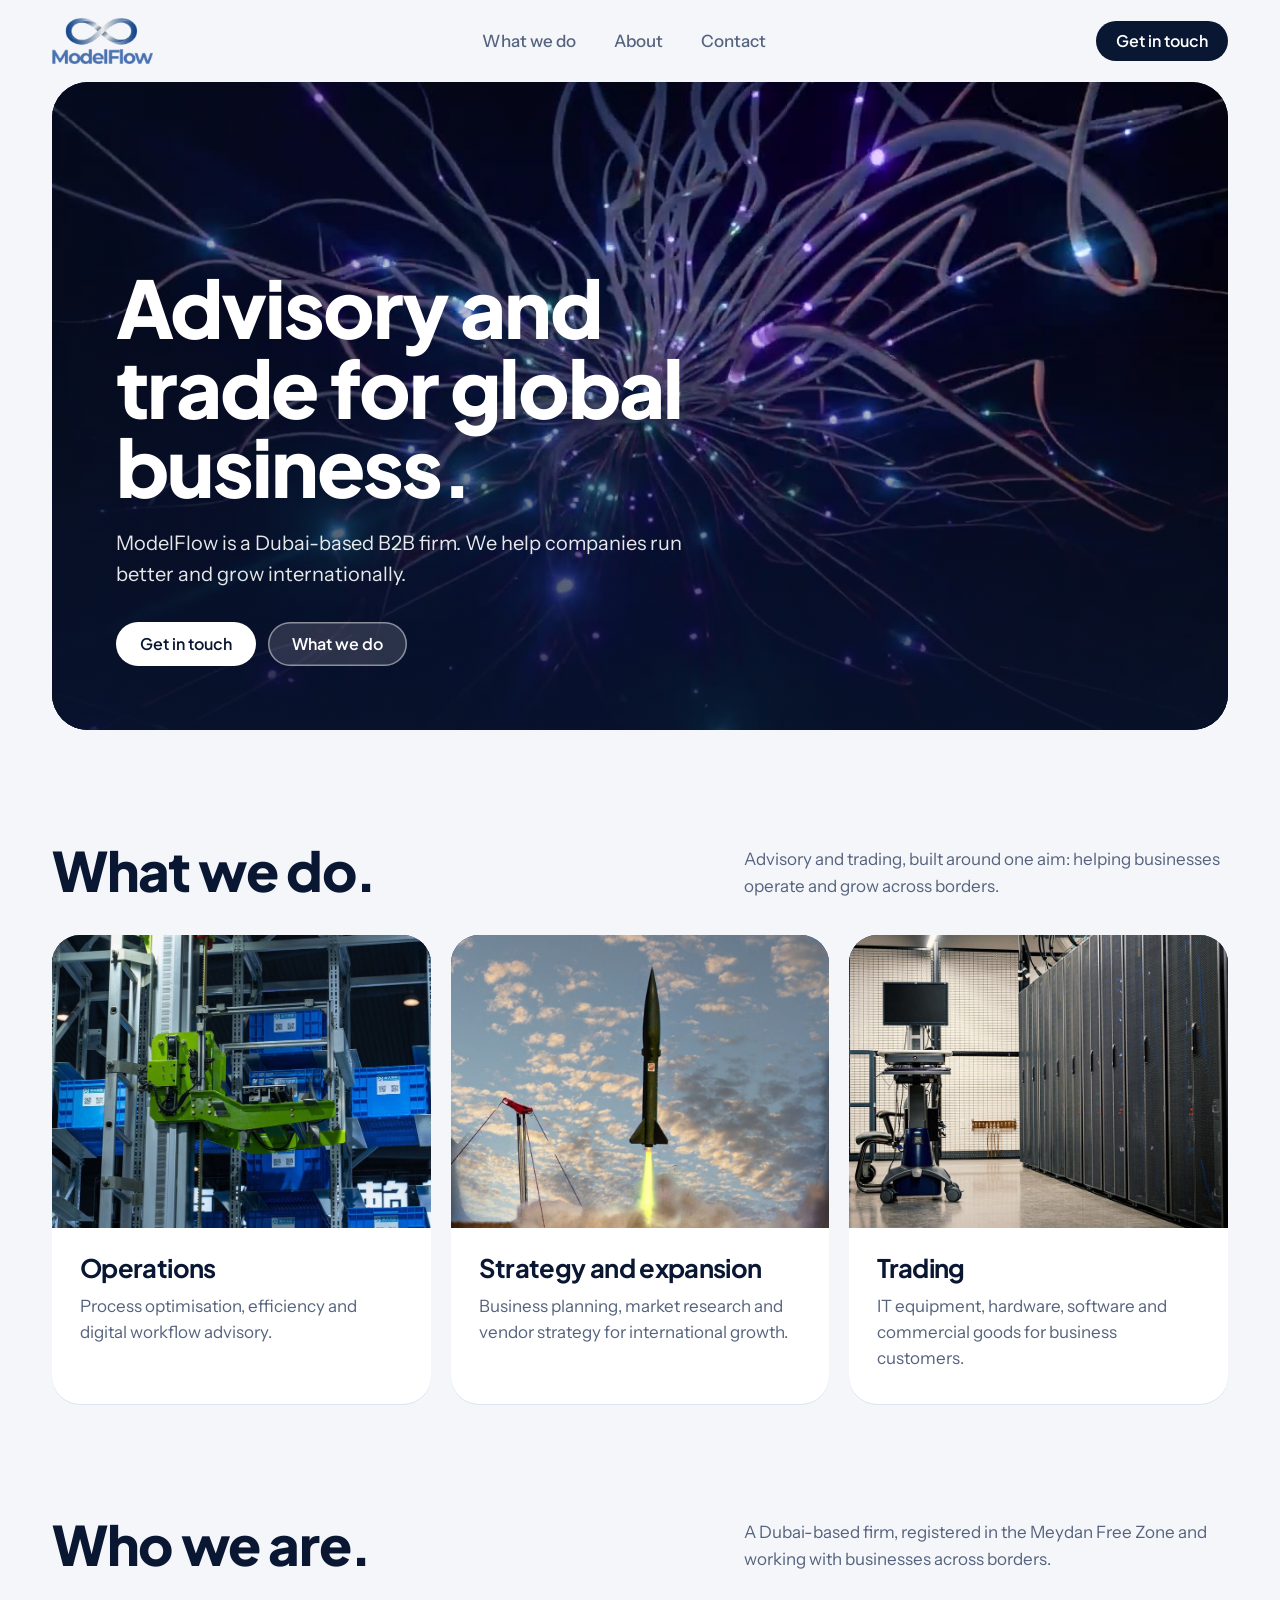
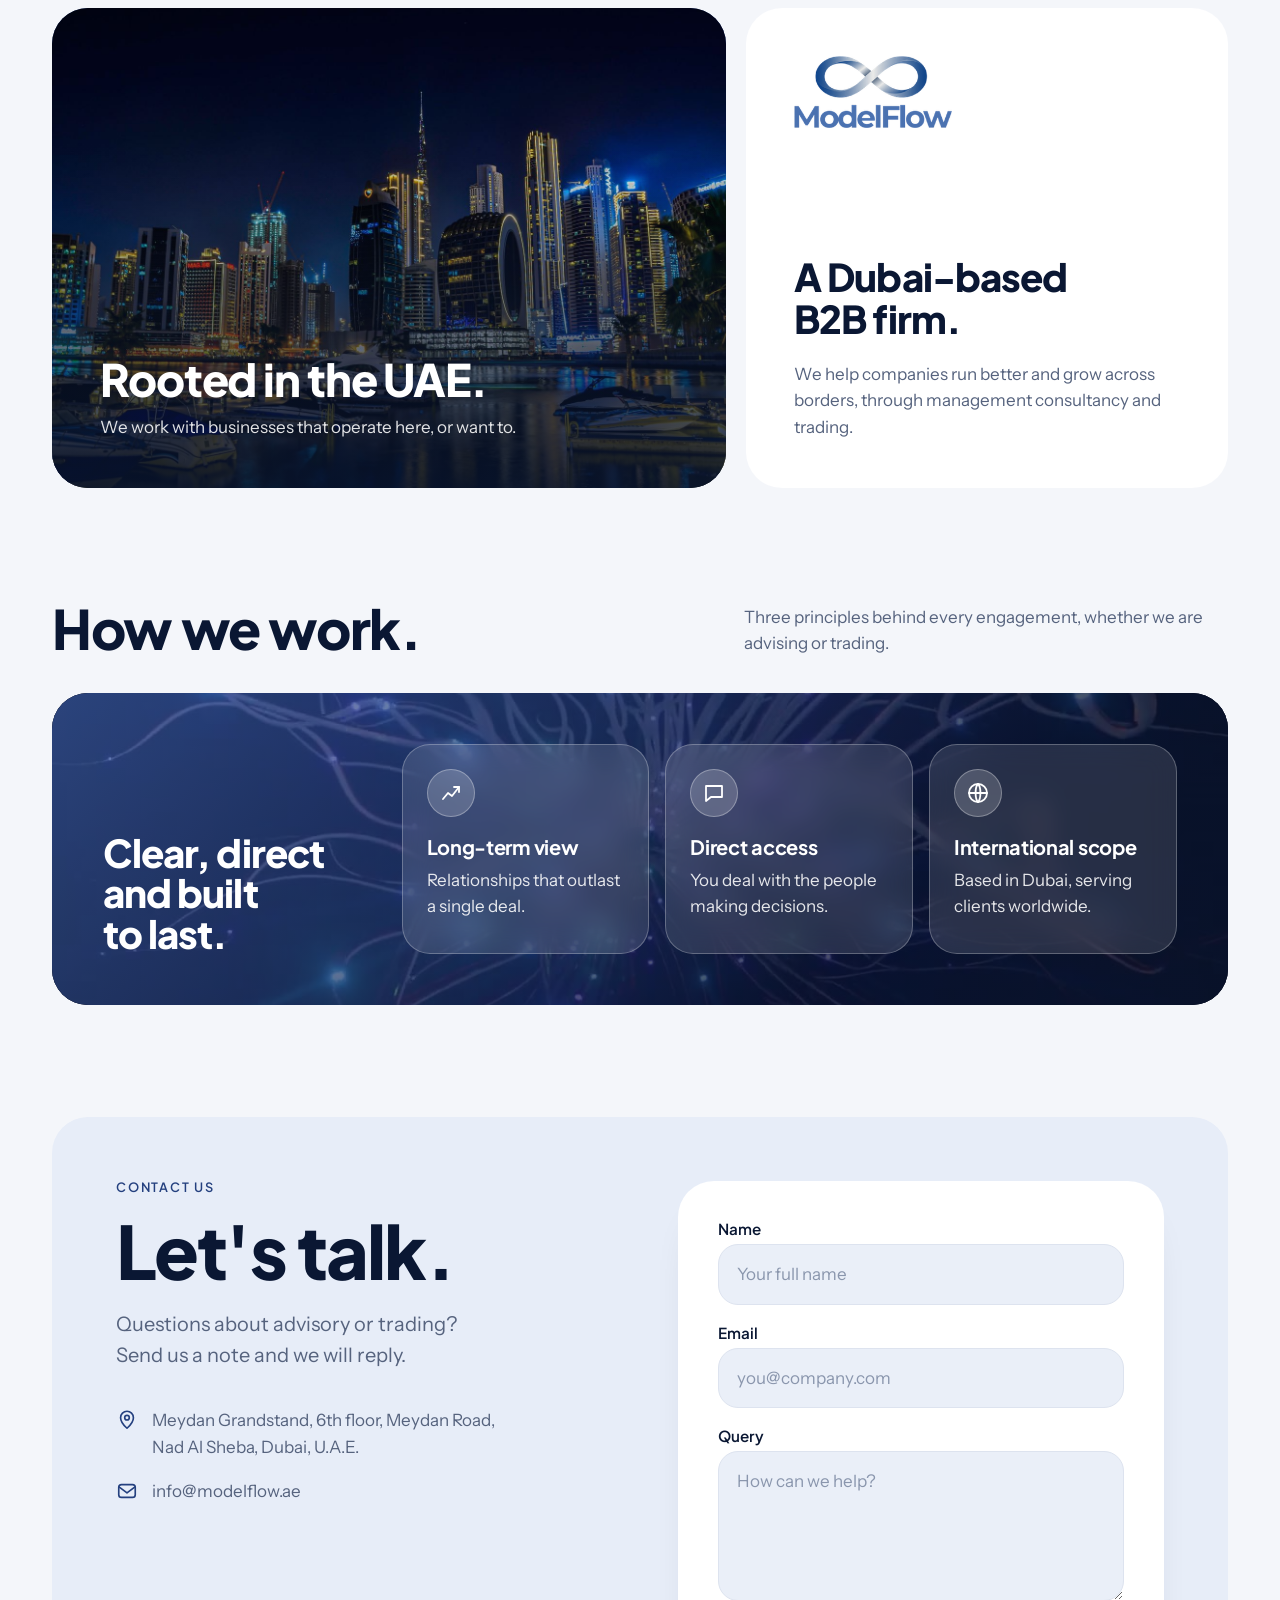
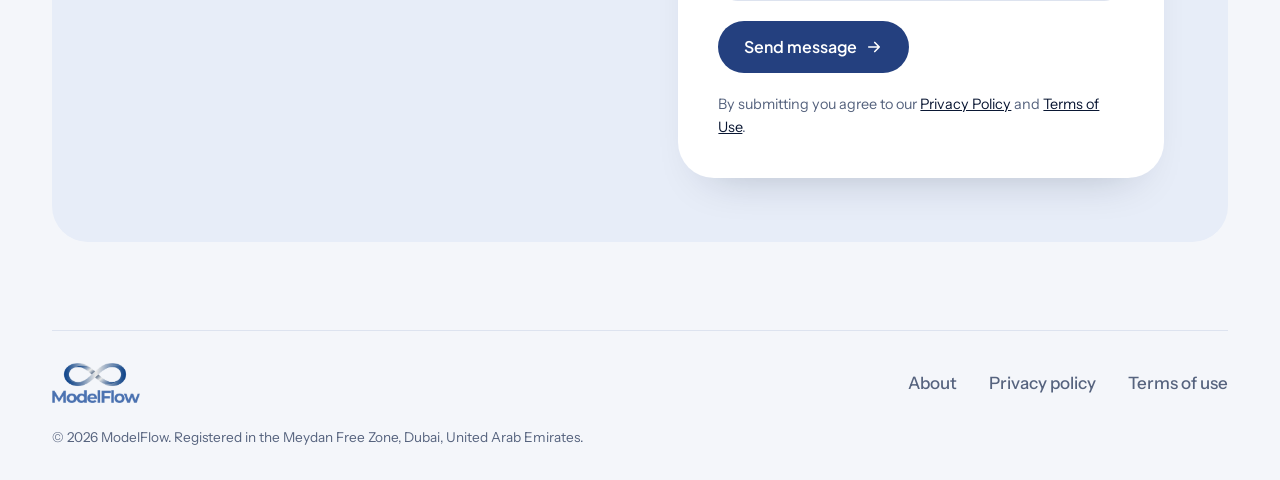
==== index.html @ 07206898 "Add Who we are and How we work section headings in the What we do style Co-Authored-By: Claude Sonne" ====
<!DOCTYPE html>
<html lang="en">
<head>
<meta charset="utf-8">
<meta name="viewport" content="width=device-width, initial-scale=1">
<title>ModelFlow</title>
<meta name="theme-color" content="#F4F6FA">
<meta property="og:title" content="ModelFlow">
<meta property="og:description" content="Dubai-based B2B advisory and general trading, registered in the Meydan Free Zone.">
<meta property="og:image" content="assets/hero-poster.jpg">
<link rel="icon" type="image/png" href="assets/favicon.png">
<meta name="description" content="ModelFlow is a Dubai-based B2B firm offering operational advisory and general trading to businesses worldwide.">
<link rel="preconnect" href="https://fonts.googleapis.com">
<link rel="preconnect" href="https://fonts.gstatic.com" crossorigin>
<link href="https://fonts.googleapis.com/css2?family=Instrument+Sans:wght@400;500;600&family=Plus+Jakarta+Sans:wght@500;600;700;800&display=swap" rel="stylesheet">
<link rel="stylesheet" href="styles.css">
</head>
<body>
<div class="wrap">
  <header class="nav">
    <a href="#top" aria-label="ModelFlow home"><img src="assets/logo.png" alt="ModelFlow"></a>
    <nav aria-label="Primary"><ul>
      <li><a href="#what">What we do</a></li>
      <li><a href="#presence">About</a></li>
      <li><a href="#contact">Contact</a></li>
    </ul></nav>
    <a class="btn btn-ink nav-cta" href="#contact">Get in touch</a>
    <button class="menu-btn" id="menuBtn" type="button" aria-expanded="false" aria-controls="mobileMenu" aria-label="Open menu"><span class="bars"></span></button>
    <div class="mobile-menu" id="mobileMenu" hidden>
      <a href="#what">What we do</a>
      <a href="#presence">About</a>
      <a href="#contact">Contact</a>
      <a class="btn" href="#contact">Get in touch</a>
    </div>
  </header>

  <main id="top">
    <div class="hero ph">
      <video id="heroVideo" autoplay muted loop playsinline preload="auto" poster="assets/hero-poster.jpg" aria-hidden="true"><source src="assets/hero.mp4" type="video/mp4"></video>
      <div class="hero-copy">
        <h1>Advisory and trade for global business.</h1>
        <p>ModelFlow is a Dubai-based B2B firm. We help companies run better and grow internationally.</p>
        <div class="cta-row">
          <a class="btn btn-white" href="#contact">Get in touch</a>
          <a class="btn btn-ghost" href="#what">What we do</a>
        </div>
      </div>
    </div>

    <section id="what">
      <div class="head">
        <h2>What we do.</h2>
        <p>Advisory and trading, built around one aim: helping businesses operate and grow across borders.</p>
      </div>
      <div class="grid3">
        <article class="card">
          <div class="ph"><img src="assets/card-operations.jpg" alt="Automated warehouse retrieval system moving storage bins" style="object-position:50% 55%"></div>
          <div class="body">
            <h3>Operations</h3>
            <p>Process optimisation, efficiency and digital workflow advisory.</p>
          </div>
        </article>
        <article class="card">
          <div class="ph"><img src="assets/card-strategy.jpg" alt="Rocket launching into a blue sky" style="object-position:50% 52%"></div>
          <div class="body">
            <h3>Strategy and expansion</h3>
            <p>Business planning, market research and vendor strategy for international growth.</p>
          </div>
        </article>
        <article class="card">
          <div class="ph"><img src="assets/card-trading.jpg" alt="Rows of server racks in a data centre aisle" style="object-position:55% 50%"></div>
          <div class="body">
            <h3>Trading</h3>
            <p>IT equipment, hardware, software and commercial goods for business customers.</p>
          </div>
        </article>
      </div>
    </section>

    <section id="presence">
      <div class="head">
        <h2>Who we are.</h2>
        <p>A Dubai-based firm, registered in the Meydan Free Zone and working with businesses across borders.</p>
      </div>
      <div class="about">
        <div class="about-photo ph">
          <img src="assets/about-dubai.jpg" alt="Dubai skyline and marina at night" style="object-position:55% 40%">
          <div class="in">
            <h2>Rooted in the UAE.</h2>
            <p>We work with businesses that operate here, or want to.</p>
          </div>
        </div>
        <div class="who">
          <img src="assets/logo.png" alt="ModelFlow">
          <h3>A Dubai-based B2B firm.</h3>
          <p>We help companies run better and grow across borders, through management consultancy and trading.</p>
        </div>
      </div>
    </section>

    <section id="how">
      <div class="head">
        <h2>How we work.</h2>
        <p>Three principles behind every engagement, whether we are advising or trading.</p>
      </div>
      <div class="how">
          <img class="how-bg" src="assets/hero-poster.jpg" alt="">
          <div>
            <h3>Clear, direct and built to last.</h3>
          </div>
          <div class="items">
            <div class="item"><span class="icon"><svg viewBox="0 0 24 24" fill="none" stroke="currentColor" stroke-width="1.8" stroke-linecap="round" stroke-linejoin="round" aria-hidden="true"><path d="M4 18l5-6 4 3 7-9"/><path d="M15 6h5v5"/></svg></span><h4>Long-term view</h4><p>Relationships that outlast a single deal.</p></div>
            <div class="item"><span class="icon"><svg viewBox="0 0 24 24" fill="none" stroke="currentColor" stroke-width="1.8" stroke-linecap="round" stroke-linejoin="round" aria-hidden="true"><path d="M4 5h16v11H9l-5 4V5Z"/></svg></span><h4>Direct access</h4><p>You deal with the people making decisions.</p></div>
            <div class="item"><span class="icon"><svg viewBox="0 0 24 24" fill="none" stroke="currentColor" stroke-width="1.8" stroke-linecap="round" stroke-linejoin="round" aria-hidden="true"><circle cx="12" cy="12" r="9"/><path d="M3 12h18"/><path d="M12 3c3.2 3 3.2 15 0 18"/><path d="M12 3c-3.2 3-3.2 15 0 18"/></svg></span><h4>International scope</h4><p>Based in Dubai, serving clients worldwide.</p></div>
          </div>
      </div>
    </section>

    <section id="contact">
      <div class="contact">
        <div>
          <p class="eyebrow">Contact us</p>
          <h2>Let's talk.</h2>
          <p class="lead">Questions about advisory or trading? Send us a note and we will reply.</p>
          <ul class="details">
            <li>
              <svg viewBox="0 0 24 24" fill="none" stroke="currentColor" stroke-width="1.8" stroke-linecap="round" stroke-linejoin="round" aria-hidden="true"><path d="M12 21s7-6.2 7-11.5A7 7 0 0 0 5 9.5C5 14.8 12 21 12 21Z"/><circle cx="12" cy="9.5" r="2.5"/></svg>
              <span>Meydan Grandstand, 6th floor, Meydan Road,<br>Nad Al Sheba, Dubai, U.A.E.</span>
            </li>
            <li>
              <svg viewBox="0 0 24 24" fill="none" stroke="currentColor" stroke-width="1.8" stroke-linecap="round" stroke-linejoin="round" aria-hidden="true"><rect x="3" y="5" width="18" height="14" rx="3"/><path d="m4 8 8 6 8-6"/></svg>
              <a href="mailto:info@modelflow.ae">info@modelflow.ae</a>
            </li>
          </ul>
        </div>
        <form class="form" id="contactForm" novalidate>
          <div class="field"><label for="cf-name">Name</label><input id="cf-name" name="name" type="text" placeholder="Your full name" autocomplete="name" required></div>
          <div class="field"><label for="cf-email">Email</label><input id="cf-email" name="email" type="email" placeholder="you@company.com" autocomplete="email" required></div>
          <div class="field"><label for="cf-query">Query</label><textarea id="cf-query" name="query" placeholder="How can we help?" required></textarea></div>
          <button class="btn" type="submit">Send message <svg viewBox="0 0 24 24" fill="none" stroke="currentColor" stroke-width="2.2" stroke-linecap="round" stroke-linejoin="round" aria-hidden="true"><path d="M5 12h14M13 6l6 6-6 6"/></svg></button>
          <p class="status" id="cfStatus" role="status" aria-live="polite"></p>
          <p class="note">By submitting you agree to our <a href="#privacy">Privacy Policy</a> and <a href="#terms">Terms of Use</a>.</p>
        </form>
      </div>
    </section>
  </main>

  <div id="docs" hidden>
    <article class="doc" data-doc="privacy" hidden>
      <a class="back" href="#top">&larr; Back to home</a>
      <h1>Privacy Policy</h1>
      <p class="updated">Last updated 2 November 2026</p>
      <p>This policy explains how ModelFlow collects, uses and protects personal data when you use this website or contact us.</p>

      <h2>Who we are</h2>
      <p>ModelFlow is a company registered in the Meydan Free Zone, Dubai, United Arab Emirates. Our office is at Meydan Grandstand, 6th floor, Meydan Road, Nad Al Sheba, Dubai, U.A.E. You can reach us at <a href="mailto:info@modelflow.ae">info@modelflow.ae</a>.</p>

      <h2>What we collect</h2>
      <ul>
        <li>Details you send us through the contact form or by email: your name, email address and message.</li>
        <li>Basic technical data your browser sends when you load the site, such as IP address and browser type. Our hosting provider may log this.</li>
      </ul>

      <h2>How we use it</h2>
      <ul>
        <li>To reply to your enquiry and manage the business relationship that follows.</li>
        <li>To keep the website secure and working.</li>
        <li>To meet our legal and regulatory obligations.</li>
      </ul>
      <p>We process personal data with your consent, where it is needed to respond to you, or where the law requires it.</p>

      <h2>Sharing</h2>
      <p>We do not sell personal data. We share it only with service providers who help us run the website and our email, and with authorities where the law requires. Providers act on our instructions.</p>

      <h2>Cookies and third parties</h2>
      <p>We do not use advertising or analytics cookies on this site. The site loads fonts from Google Fonts, so your browser connects to Google servers when you visit.</p>

      <h2>Retention</h2>
      <p>We keep enquiry details for as long as we need them to handle your request and meet record-keeping duties. We then delete or anonymise them.</p>

      <h2>International transfers</h2>
      <p>Our providers may process data outside the UAE. Where they do, we take reasonable steps to protect it.</p>

      <h2>Your rights</h2>
      <p>Under applicable UAE data protection law, you can ask us to give you access to your data, correct it, delete it, restrict its use, or stop processing it. You can also withdraw consent at any time. Email <a href="mailto:info@modelflow.ae">info@modelflow.ae</a> to make a request.</p>

      <h2>Security</h2>
      <p>We use reasonable technical and organisational measures to protect personal data. No online service is completely secure.</p>

      <h2>Changes</h2>
      <p>We may update this policy. The date at the top shows the latest version.</p>
    </article>

    <article class="doc" data-doc="terms" hidden>
      <a class="back" href="#top">&larr; Back to home</a>
      <h1>Terms of Use</h1>
      <p class="updated">Last updated 2 November 2026</p>
      <p>These terms apply to your use of the ModelFlow website. By using the site you agree to them.</p>

      <h2>About this site</h2>
      <p>The site gives general information about ModelFlow and its services. It is not an offer, a solicitation or professional advice. Using the site or sending us an enquiry does not create a client relationship.</p>

      <h2>Acceptable use</h2>
      <p>You agree to use the site lawfully. You must not try to gain unauthorised access, disrupt the site, scrape it at scale, or use it to send harmful or misleading content.</p>

      <h2>Intellectual property</h2>
      <p>The site's content, design, logo and name belong to ModelFlow or its licensors. You may view the site and share its pages by link. You may not copy, modify or reuse its content without our written permission.</p>

      <h2>Third-party links and content</h2>
      <p>The site may link to or load content from third parties. We do not control them and are not responsible for them.</p>

      <h2>Accuracy and availability</h2>
      <p>We work to keep the information accurate, but we give no warranty that it is complete or current. We provide the site as is, and may change, suspend or remove it at any time.</p>

      <h2>Limitation of liability</h2>
      <p>To the extent the law allows, ModelFlow is not liable for any loss arising from your use of, or reliance on, the site.</p>

      <h2>Governing law</h2>
      <p>These terms are governed by the laws of the United Arab Emirates as applied in the Emirate of Dubai. The courts of Dubai have jurisdiction over any dispute.</p>

      <h2>Changes</h2>
      <p>We may update these terms. The date at the top shows the latest version. Continued use of the site means you accept the update.</p>

      <h2>Contact</h2>
      <p>Questions about these terms: <a href="mailto:info@modelflow.ae">info@modelflow.ae</a>.</p>
    </article>
  </div>

  <footer>
    <div class="foot" id="foot">
      <div class="foot-top">
        <a href="#top" aria-label="ModelFlow home"><img src="assets/logo.png" alt="ModelFlow"></a>
        <button class="menu-btn" id="footMenuBtn" type="button" aria-expanded="false" aria-controls="footLinks" aria-label="Open footer menu"><span class="bars"></span></button>
        <ul class="foot-links" id="footLinks">
          <li><a href="#what">About</a></li>
          <li><a href="#privacy">Privacy policy</a></li>
          <li><a href="#terms">Terms of use</a></li>
        </ul>
      </div>
      <div class="foot-bottom">
        <p>&copy; 2026 ModelFlow. Registered in the Meydan Free Zone, Dubai, United Arab Emirates.</p>
      </div>
    </div>
  </footer>
</div>
<script src="script.js"></script>
</body>
</html>
---- styles.css ----
/* Layout idea: calm light page, one oversized photo hero, then rounded cards of varying width, each led by an image. */
:root{
  --ink:#0A1733;
  --blue:#3E62B0;
  --blue-deep:#24407F;
  --mist:#E7EDF8;
  --paper:#F4F6FA;
  --card:#FFFFFF;
  --muted:#56637E;
  --line:#DDE3EF;
  --display:"Plus Jakarta Sans","Helvetica Neue",Arial,sans-serif;
  --body:"Instrument Sans","Helvetica Neue",Arial,sans-serif;
  --gutter:clamp(16px,3vw,32px);
  --r-xl:36px;
  --r-lg:28px;
  --r-md:20px;
  color-scheme:light;
}
*{box-sizing:border-box;margin:0}
html{scroll-behavior:smooth}
body{background:var(--paper);color:var(--ink);font-family:var(--body);font-size:1.0625rem;line-height:1.55;-webkit-font-smoothing:antialiased}
img,svg{display:block;max-width:100%}
a{color:inherit}
:focus-visible{outline:3px solid var(--blue);outline-offset:3px;border-radius:12px}
.wrap{max-width:1240px;margin:0 auto;padding:0 var(--gutter)}
h1,h2,h3{font-family:var(--display);letter-spacing:-0.025em;text-wrap:balance}

/* nav */
.nav{display:flex;align-items:center;justify-content:space-between;gap:16px;padding:18px 0}
.nav img{height:46px;width:auto}
.nav ul{display:flex;gap:6px;list-style:none;padding:0}
.nav ul a{display:block;padding:10px 16px;border-radius:999px;text-decoration:none;font-weight:500;color:var(--muted);transition:background .2s,color .2s}
.nav ul a:hover{background:var(--mist);color:var(--ink)}
.btn{display:inline-flex;align-items:center;justify-content:center;gap:8px;padding:14px 24px;border-radius:999px;border:0;font:600 1rem/1 var(--display);text-decoration:none;cursor:pointer;transition:transform .2s,background .2s}
.btn:hover{transform:translateY(-2px)}
.btn-ink{background:var(--ink);color:#fff}
.btn-white{background:#fff;color:var(--ink)}
.btn-ghost{background:rgba(255,255,255,.14);color:#fff;box-shadow:inset 0 0 0 1.5px rgba(255,255,255,.45)}
.nav .btn{padding:12px 20px}

/* image surfaces */
.ph{position:relative;overflow:hidden;background:var(--blue-deep)}
.ph>svg,.ph>img,.ph>video{position:absolute;inset:0;width:100%;height:100%;object-fit:cover;transition:transform .8s cubic-bezier(.2,.7,.2,1)}

/* hero */
.hero{background:#08142E;position:relative;border-radius:var(--r-xl);min-height:clamp(560px,72vh,700px);display:flex;align-items:flex-end;color:#fff}
.hero::after{content:"";position:absolute;inset:0;background:linear-gradient(to top,rgba(8,20,46,.82) 0%,rgba(8,20,46,.45) 38%,rgba(8,20,46,0) 68%),linear-gradient(to right,rgba(8,20,46,.45),rgba(8,20,46,0) 60%)}
.hero-copy{position:relative;z-index:2;padding:clamp(24px,5vw,64px);max-width:820px}
.hero h1{font-size:clamp(2.5rem,6.2vw,5rem);line-height:1;font-weight:800;margin-bottom:22px}
.hero p{font-size:clamp(1.05rem,1.6vw,1.25rem);max-width:46ch;color:rgba(255,255,255,.9);margin-bottom:32px}
.cta-row{display:flex;flex-wrap:wrap;gap:12px}

/* sections */
section{padding-top:clamp(64px,9vw,112px)}
.head{display:grid;grid-template-columns:1.1fr .9fr;gap:24px 64px;align-items:end;margin-bottom:36px}
.head h2{font-size:clamp(2rem,4.4vw,3.4rem);line-height:1.04;font-weight:800}
.head p{color:var(--muted);max-width:44ch;justify-self:end}

.grid3{display:grid;grid-template-columns:repeat(3,1fr);gap:20px}
.card{background:var(--card);border-radius:var(--r-lg);overflow:hidden;display:flex;flex-direction:column;transition:transform .3s,box-shadow .3s;box-shadow:0 1px 0 var(--line)}
.card:hover{transform:translateY(-6px);box-shadow:0 22px 44px -24px rgba(10,23,51,.35)}
.card:hover .ph>svg{transform:scale(1.05)}
.card .ph{aspect-ratio:4/3.1}
.card .body{padding:26px 28px 32px}
.card h3{font-size:1.6rem;font-weight:700;line-height:1.1;margin-bottom:10px}
.card p{color:var(--muted)}

/* about */
.about{display:grid;grid-template-columns:7fr 5fr;gap:20px}
.about-photo{border-radius:var(--r-xl);min-height:480px;display:flex;align-items:flex-end;color:#fff}
.about-photo::after{content:"";position:absolute;inset:0;background:linear-gradient(to top,rgba(8,20,46,.88),rgba(8,20,46,.45) 42%,rgba(8,20,46,0) 72%)}
.about-photo .in{position:relative;z-index:2;padding:clamp(24px,4vw,48px);max-width:560px}
.about-photo h2{font-size:clamp(1.9rem,3.6vw,2.8rem);line-height:1.05;font-weight:800;margin-bottom:12px}
.about-photo p{color:rgba(255,255,255,.88)}
.who{background:var(--card);border-radius:var(--r-xl);padding:clamp(28px,4vw,48px);display:flex;flex-direction:column;gap:22px}
.who img{height:72px;width:auto;align-self:flex-start;margin-bottom:auto}
.who .eyebrow{margin-bottom:0}
.who h3{font-size:clamp(1.8rem,3vw,2.4rem);line-height:1.08;font-weight:800}
.who p{color:var(--muted);max-width:42ch}
.how{grid-column:1/-1;position:relative;overflow:hidden;isolation:isolate;color:#fff;border-radius:var(--r-xl);padding:clamp(28px,4vw,56px);background:#0A1733;display:grid;grid-template-columns:1fr 3fr;gap:32px 40px;align-items:end}
.how-bg{position:absolute;inset:0;width:100%;height:100%;object-fit:cover;z-index:-2}
.how::before{content:"";position:absolute;inset:0;z-index:-1;background:linear-gradient(135deg,rgba(62,98,176,.68) 0%,rgba(10,23,51,.74) 70%)}
.how .eyebrow{color:rgba(255,255,255,.78)}
.how h3{font-size:clamp(1.8rem,3vw,2.4rem);line-height:1.05;font-weight:800}
.how .items{display:grid;grid-template-columns:repeat(3,1fr);gap:16px}
.how .item{background:rgba(255,255,255,.12);border:1px solid rgba(255,255,255,.26);border-radius:var(--r-lg);padding:24px;backdrop-filter:blur(14px);-webkit-backdrop-filter:blur(14px);display:flex;flex-direction:column;gap:18px;min-height:210px;transition:transform .3s,background .3s}
.how .item:hover{transform:translateY(-4px);background:rgba(255,255,255,.18)}
.how .icon{width:48px;height:48px;border-radius:50%;background:rgba(255,255,255,.18);display:grid;place-items:center;box-shadow:inset 0 0 0 1px rgba(255,255,255,.3)}
.how .icon svg{width:24px;height:24px}
.how .item h4{font:700 1.25rem/1.2 var(--display);letter-spacing:-0.015em;margin:0 0 -10px}
.how .item p{color:rgba(255,255,255,.88)}

/* contact */
.contact{display:grid;grid-template-columns:1fr 1fr;gap:40px clamp(32px,6vw,96px);align-items:start;background:var(--mist);border-radius:var(--r-xl);padding:clamp(24px,5vw,64px)}
.eyebrow{font:600 .8rem/1 var(--display);letter-spacing:.14em;text-transform:uppercase;color:var(--blue-deep);margin-bottom:20px}
.contact h2{font-size:clamp(2.6rem,6vw,4.6rem);line-height:1;font-weight:800;margin-bottom:22px}
.contact .lead{font-size:1.25rem;color:var(--muted);max-width:30ch;margin-bottom:36px}
.details{list-style:none;padding:0;display:grid;gap:18px;color:var(--muted)}
.details li{display:flex;gap:14px;align-items:flex-start}
.details svg{flex:none;width:22px;height:22px;margin-top:2px;color:var(--blue-deep)}
.details a{text-decoration:none}
.details a:hover{text-decoration:underline}
.form{background:var(--card);border-radius:var(--r-xl);padding:clamp(24px,4vw,40px);box-shadow:0 24px 48px -32px rgba(10,23,51,.3);display:grid;gap:20px}
.field{display:grid;gap:8px}
.field label{font:600 .95rem/1 var(--display)}
.field input,.field textarea{width:100%;font:inherit;color:var(--ink);background:#EAEFF8;border:1px solid var(--line);border-radius:var(--r-md);padding:16px 18px}
.field textarea{min-height:150px;resize:vertical}
.field input::placeholder,.field textarea::placeholder{color:#8A96AD}
.field input:focus-visible,.field textarea:focus-visible{outline:3px solid var(--blue);outline-offset:2px;background:#fff}
.form .btn{justify-self:start;background:var(--blue-deep);color:#fff;padding:17px 26px}
.form .btn svg{width:18px;height:18px}
.note{font-size:.9rem;color:var(--muted)}
.note a{color:var(--ink)}
.status{font-size:.95rem;font-weight:500;color:var(--blue-deep)}
.status:empty{display:none}


/* mobile menu */
.nav{position:relative}
.menu-btn{display:none;width:46px;height:46px;border-radius:50%;border:0;background:var(--mist);cursor:pointer;place-items:center;flex:none}
.bars,.bars::before,.bars::after{display:block;width:20px;height:2px;background:var(--ink);border-radius:2px;transition:transform .2s,top .2s,background .2s}
.bars{position:relative}
.bars::before,.bars::after{content:"";position:absolute;left:0}
.bars::before{top:-6px}
.bars::after{top:6px}
.menu-btn[aria-expanded="true"] .bars{background:transparent}
.menu-btn[aria-expanded="true"] .bars::before{top:0;transform:rotate(45deg)}
.menu-btn[aria-expanded="true"] .bars::after{top:0;transform:rotate(-45deg)}
.mobile-menu{display:none}

/* legal pages */
.doc{max-width:820px;margin:clamp(24px,4vw,48px) auto 0;background:var(--card);border-radius:var(--r-xl);padding:clamp(24px,5vw,56px)}
.doc[hidden],#docs[hidden],main[hidden]{display:none}
.doc .back{display:inline-flex;gap:8px;align-items:center;font:600 .95rem/1 var(--display);text-decoration:none;color:var(--blue-deep);margin-bottom:28px}
.doc .back:hover{text-decoration:underline}
.doc h1{font-size:clamp(2rem,5vw,3rem);line-height:1.05;font-weight:800;margin-bottom:8px}
.doc .updated{color:var(--muted);margin-bottom:32px}
.doc h2{font-size:1.25rem;font-weight:700;margin:32px 0 8px;letter-spacing:-0.015em}
.doc p,.doc li{color:#2C3956;max-width:68ch}
.doc p+p{margin-top:10px}
.doc ul{padding-left:20px;display:grid;gap:6px;margin-top:8px}
.doc a{color:var(--blue-deep)}

/* footer */
footer{padding:clamp(48px,7vw,88px) 0 32px}
.foot{border-top:1px solid var(--line);padding-top:32px;display:grid;gap:24px}
.foot-top{display:flex;flex-wrap:wrap;align-items:center;justify-content:space-between;gap:16px 32px}
.foot-top img{height:40px;width:auto}
.foot-links{display:flex;gap:32px;list-style:none;padding:0}
.foot-links a{text-decoration:none;font-weight:500;color:var(--muted);transition:color .2s}
.foot-links a:hover{color:var(--ink)}
.foot-bottom{color:var(--muted);font-size:.85rem;display:grid;gap:4px}
.foot-bottom p{max-width:90ch}

@media (max-width:900px){
  .nav ul,.nav .nav-cta{display:none}
  .menu-btn{display:grid}
  .mobile-menu:not([hidden]){display:grid;position:absolute;top:calc(100% + 4px);left:0;right:0;z-index:30;gap:4px;background:var(--card);border-radius:var(--r-lg);padding:10px;box-shadow:0 24px 48px -20px rgba(10,23,51,.35)}
  .mobile-menu a:not(.btn){display:block;padding:16px 18px;border-radius:var(--r-md);text-decoration:none;font:600 1.1rem/1 var(--display)}
  .mobile-menu a:not(.btn):hover{background:var(--mist)}
  .mobile-menu .btn{margin-top:6px;background:var(--ink);color:#fff}
  .head{grid-template-columns:1fr}
  .head p{justify-self:start}
  .grid3,.values{grid-template-columns:1fr}
  .about{grid-template-columns:1fr}
  .how{grid-template-columns:1fr;gap:24px}
  .how .items{grid-template-columns:1fr}
  .how .item{min-height:0;flex-direction:row;flex-wrap:wrap;align-items:center;gap:14px 16px}
  .how .item h4{margin:0;flex:1}
  .how .item p{flex-basis:100%}
  .who img{margin-bottom:0}
  .contact{grid-template-columns:1fr}
  .foot-links{display:none;width:100%;flex-direction:column;gap:0}
  .foot.open .foot-links{display:flex}
  .foot-links a{display:block;padding:16px 0;border-top:1px solid var(--line);font:600 1.05rem/1 var(--display);color:var(--ink)}
  .card .ph{aspect-ratio:16/10}
}
@media (max-width:560px){
}
@media (max-width:480px){
  .facts .row{grid-template-columns:1fr;gap:4px}
  .hero{min-height:600px}
}
@media (prefers-reduced-motion:reduce){
  html{scroll-behavior:auto}
  *{transition:none!important}
}
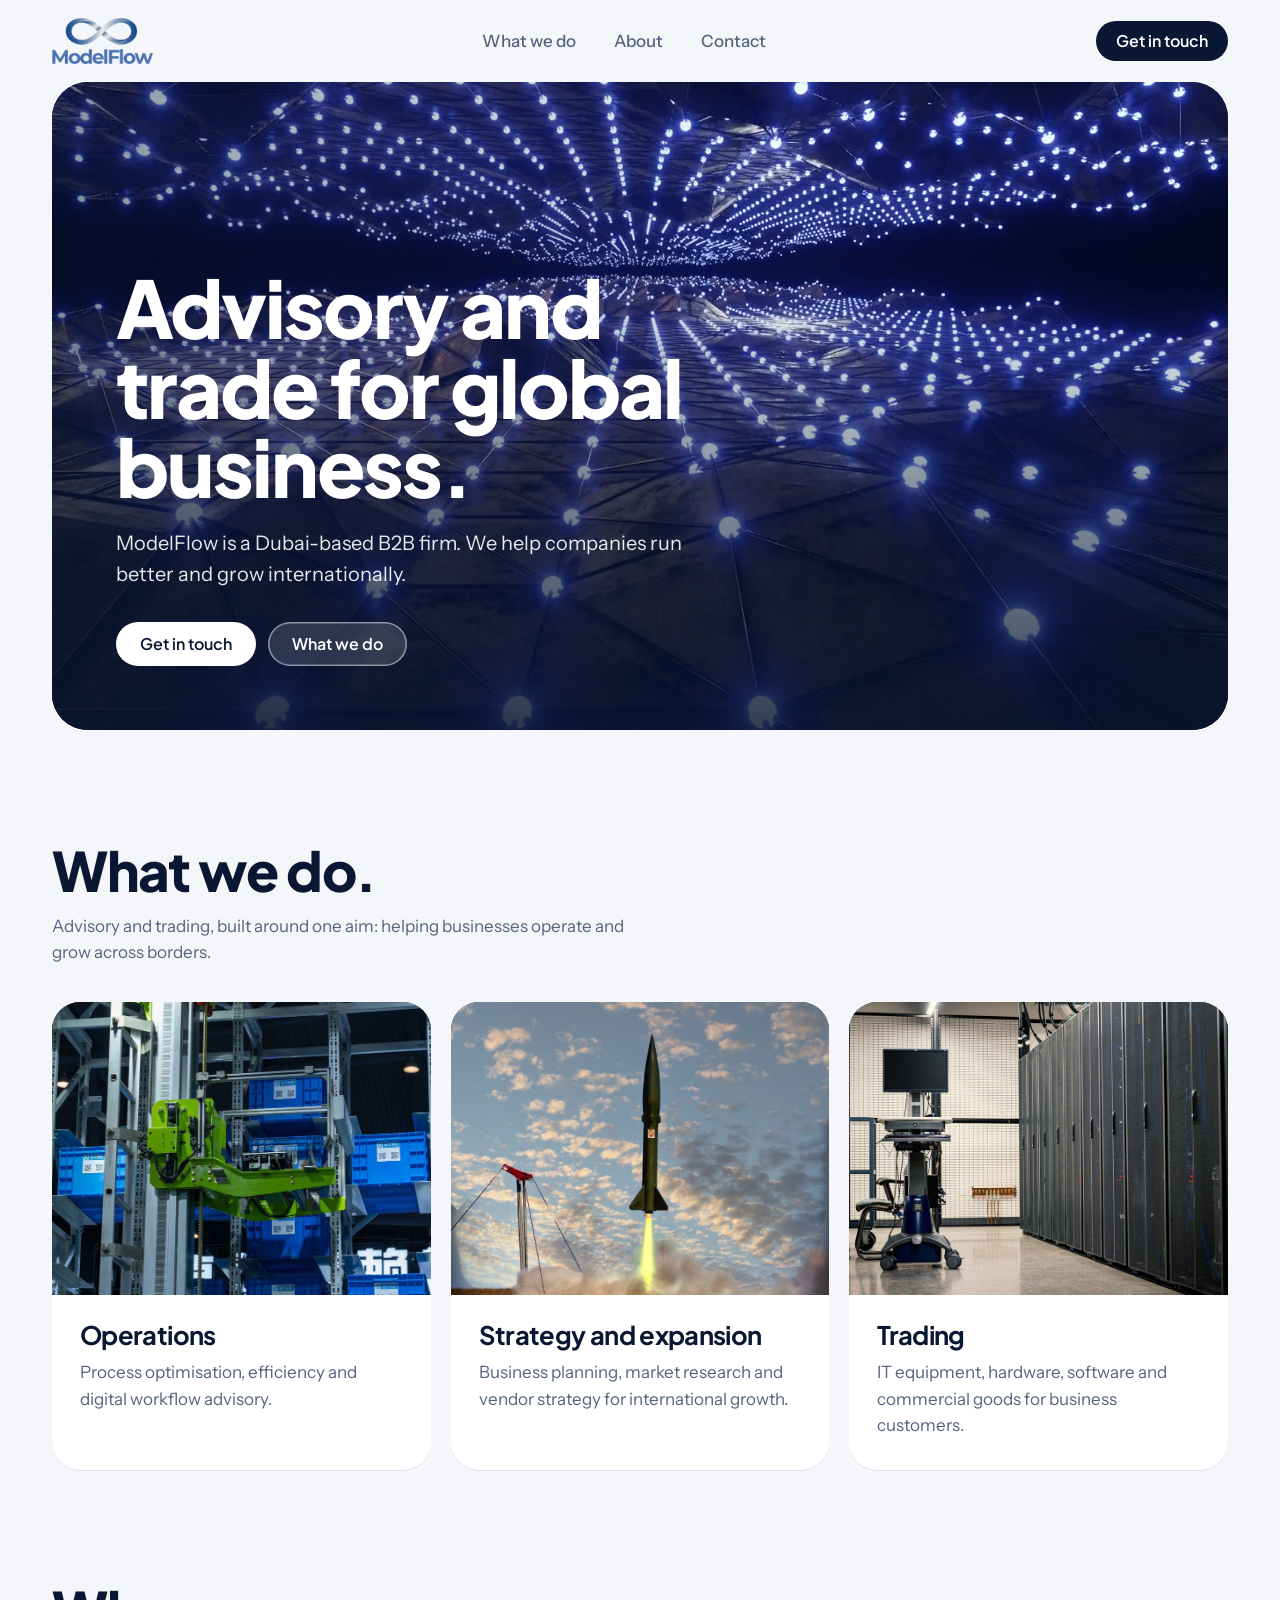
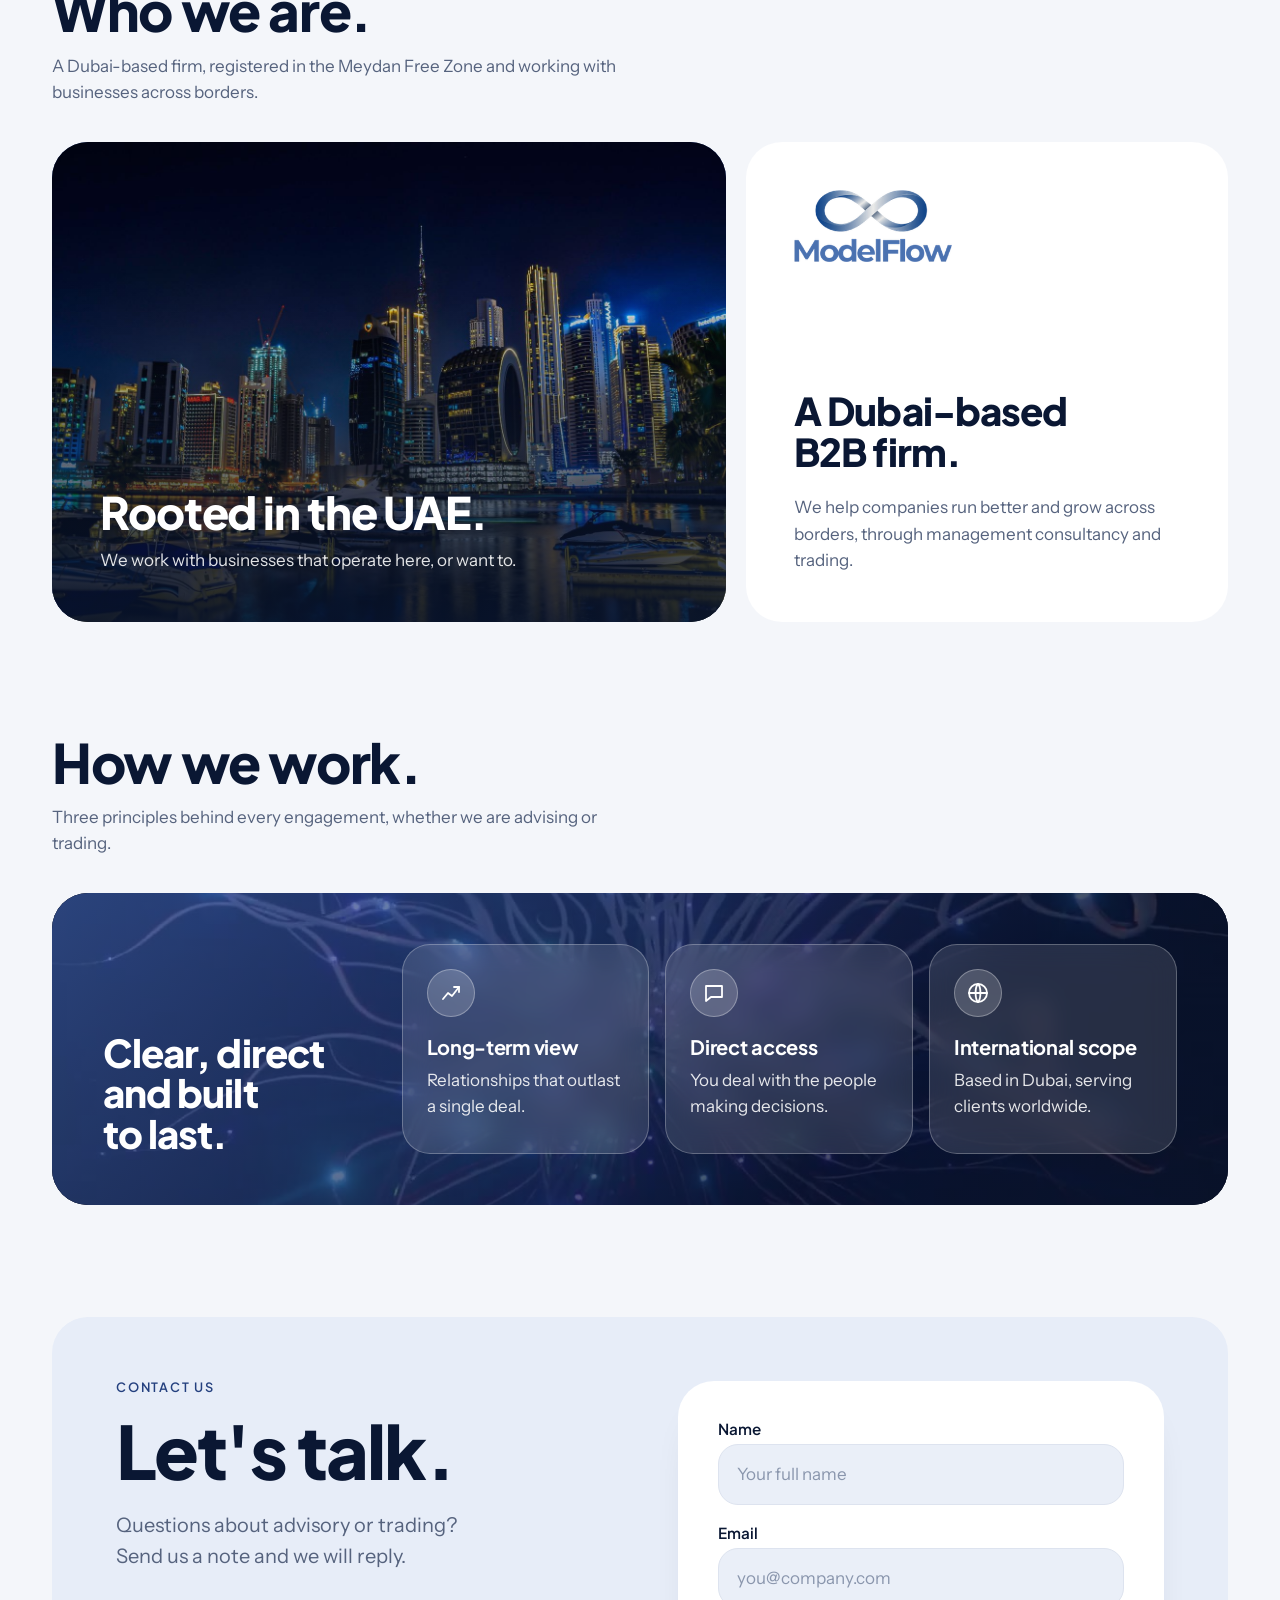
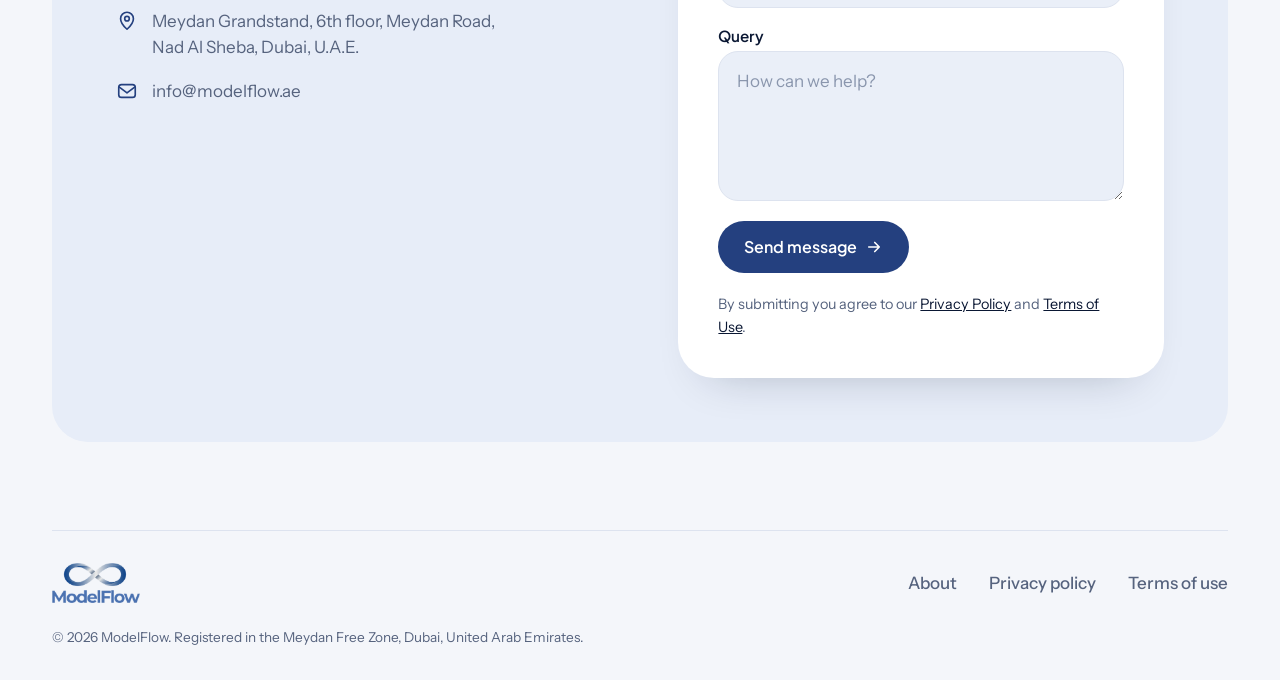
==== commit a7c28cc8: "Replace hero video; keep previous frame as How we work background Co-Authored-By: Claude Sonnet 5.5 " ====
--- a/index.html
+++ b/index.html
@@ -104,7 +104,7 @@
         <p>Three principles behind every engagement, whether we are advising or trading.</p>
       </div>
       <div class="how">
-          <img class="how-bg" src="assets/hero-poster.jpg" alt="">
+          <img class="how-bg" src="assets/how-bg.jpg" alt="">
           <div>
             <h3>Clear, direct and built to last.</h3>
           </div>
--- a/styles.css
+++ b/styles.css
@@ -52,9 +52,9 @@
 
 /* sections */
 section{padding-top:clamp(64px,9vw,112px)}
-.head{display:grid;grid-template-columns:1.1fr .9fr;gap:24px 64px;align-items:end;margin-bottom:36px}
+.head{display:grid;grid-template-columns:1fr;gap:14px;margin-bottom:36px}
 .head h2{font-size:clamp(2rem,4.4vw,3.4rem);line-height:1.04;font-weight:800}
-.head p{color:var(--muted);max-width:44ch;justify-self:end}
+.head p{color:var(--muted);max-width:52ch}
 
 .grid3{display:grid;grid-template-columns:repeat(3,1fr);gap:20px}
 .card{background:var(--card);border-radius:var(--r-lg);overflow:hidden;display:flex;flex-direction:column;transition:transform .3s,box-shadow .3s;box-shadow:0 1px 0 var(--line)}
@@ -159,8 +159,6 @@
   .mobile-menu a:not(.btn){display:block;padding:16px 18px;border-radius:var(--r-md);text-decoration:none;font:600 1.1rem/1 var(--display)}
   .mobile-menu a:not(.btn):hover{background:var(--mist)}
   .mobile-menu .btn{margin-top:6px;background:var(--ink);color:#fff}
-  .head{grid-template-columns:1fr}
-  .head p{justify-self:start}
   .grid3,.values{grid-template-columns:1fr}
   .about{grid-template-columns:1fr}
   .how{grid-template-columns:1fr;gap:24px}
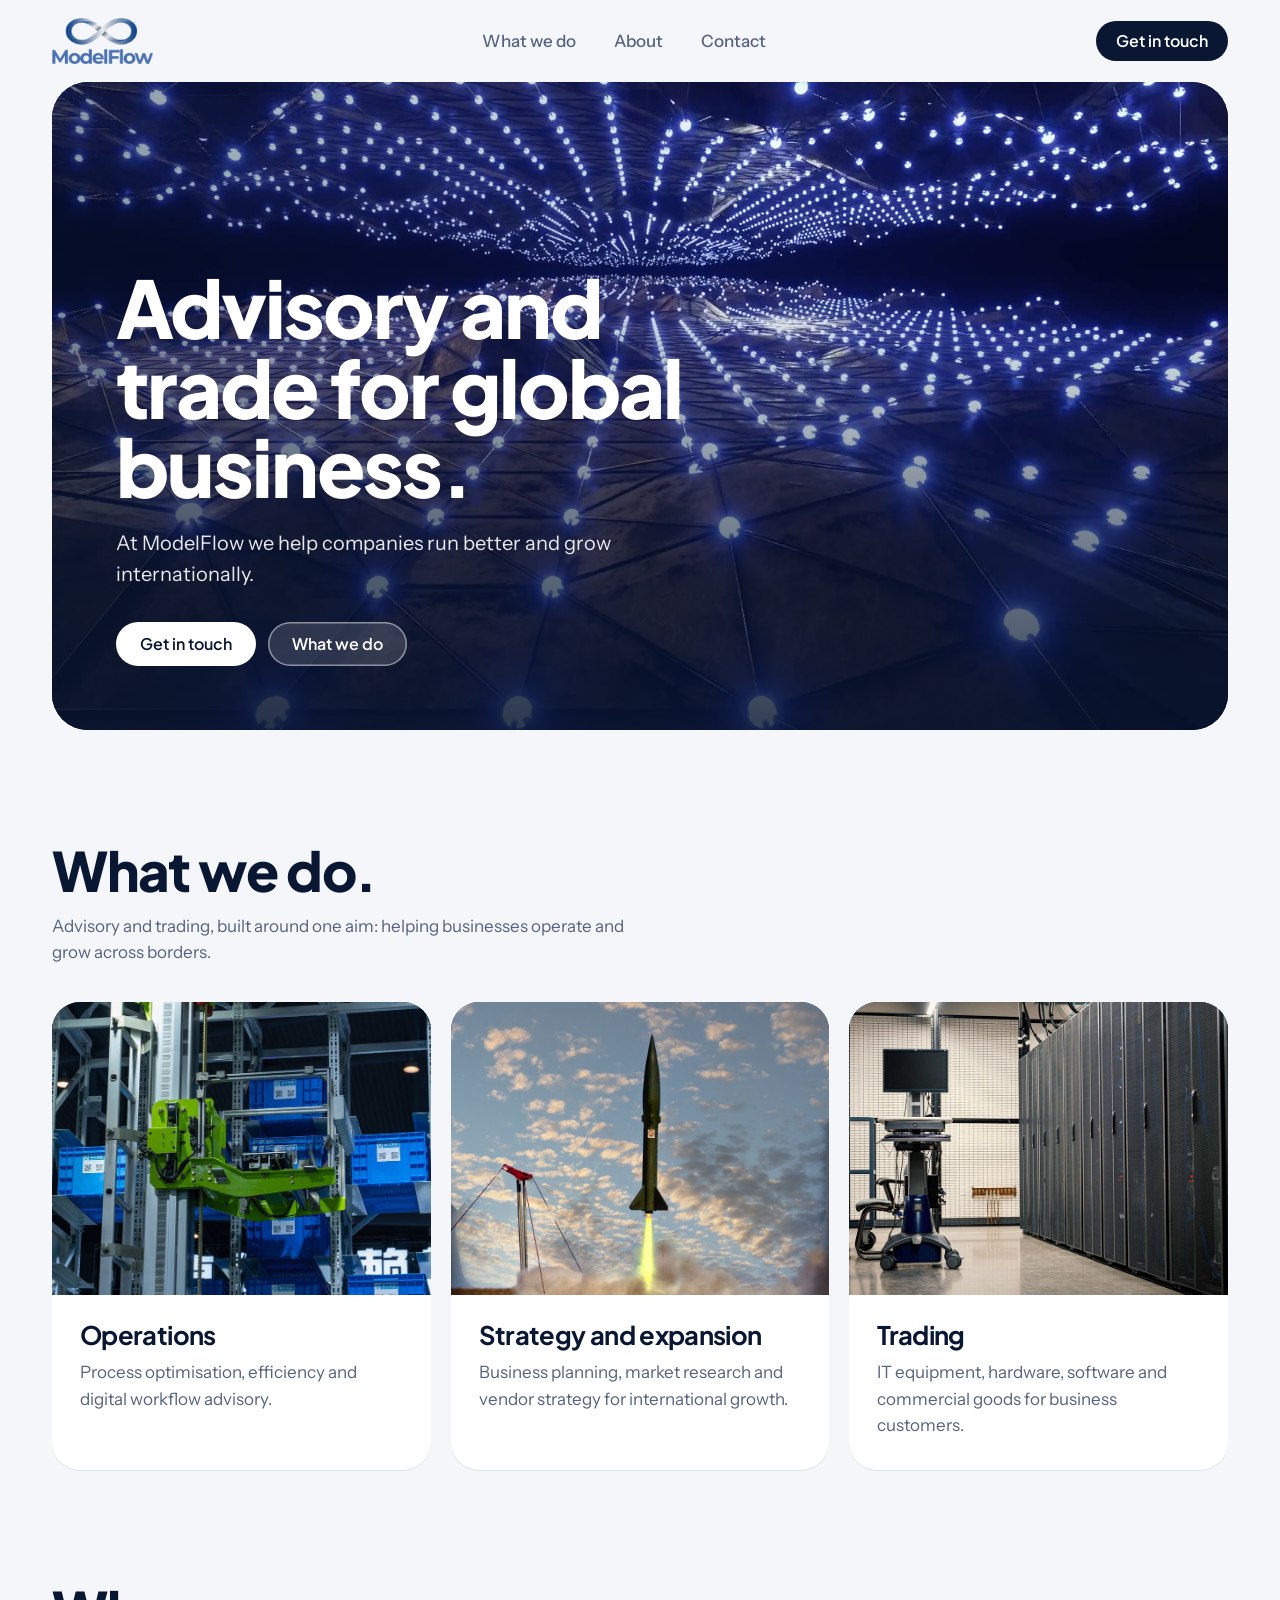
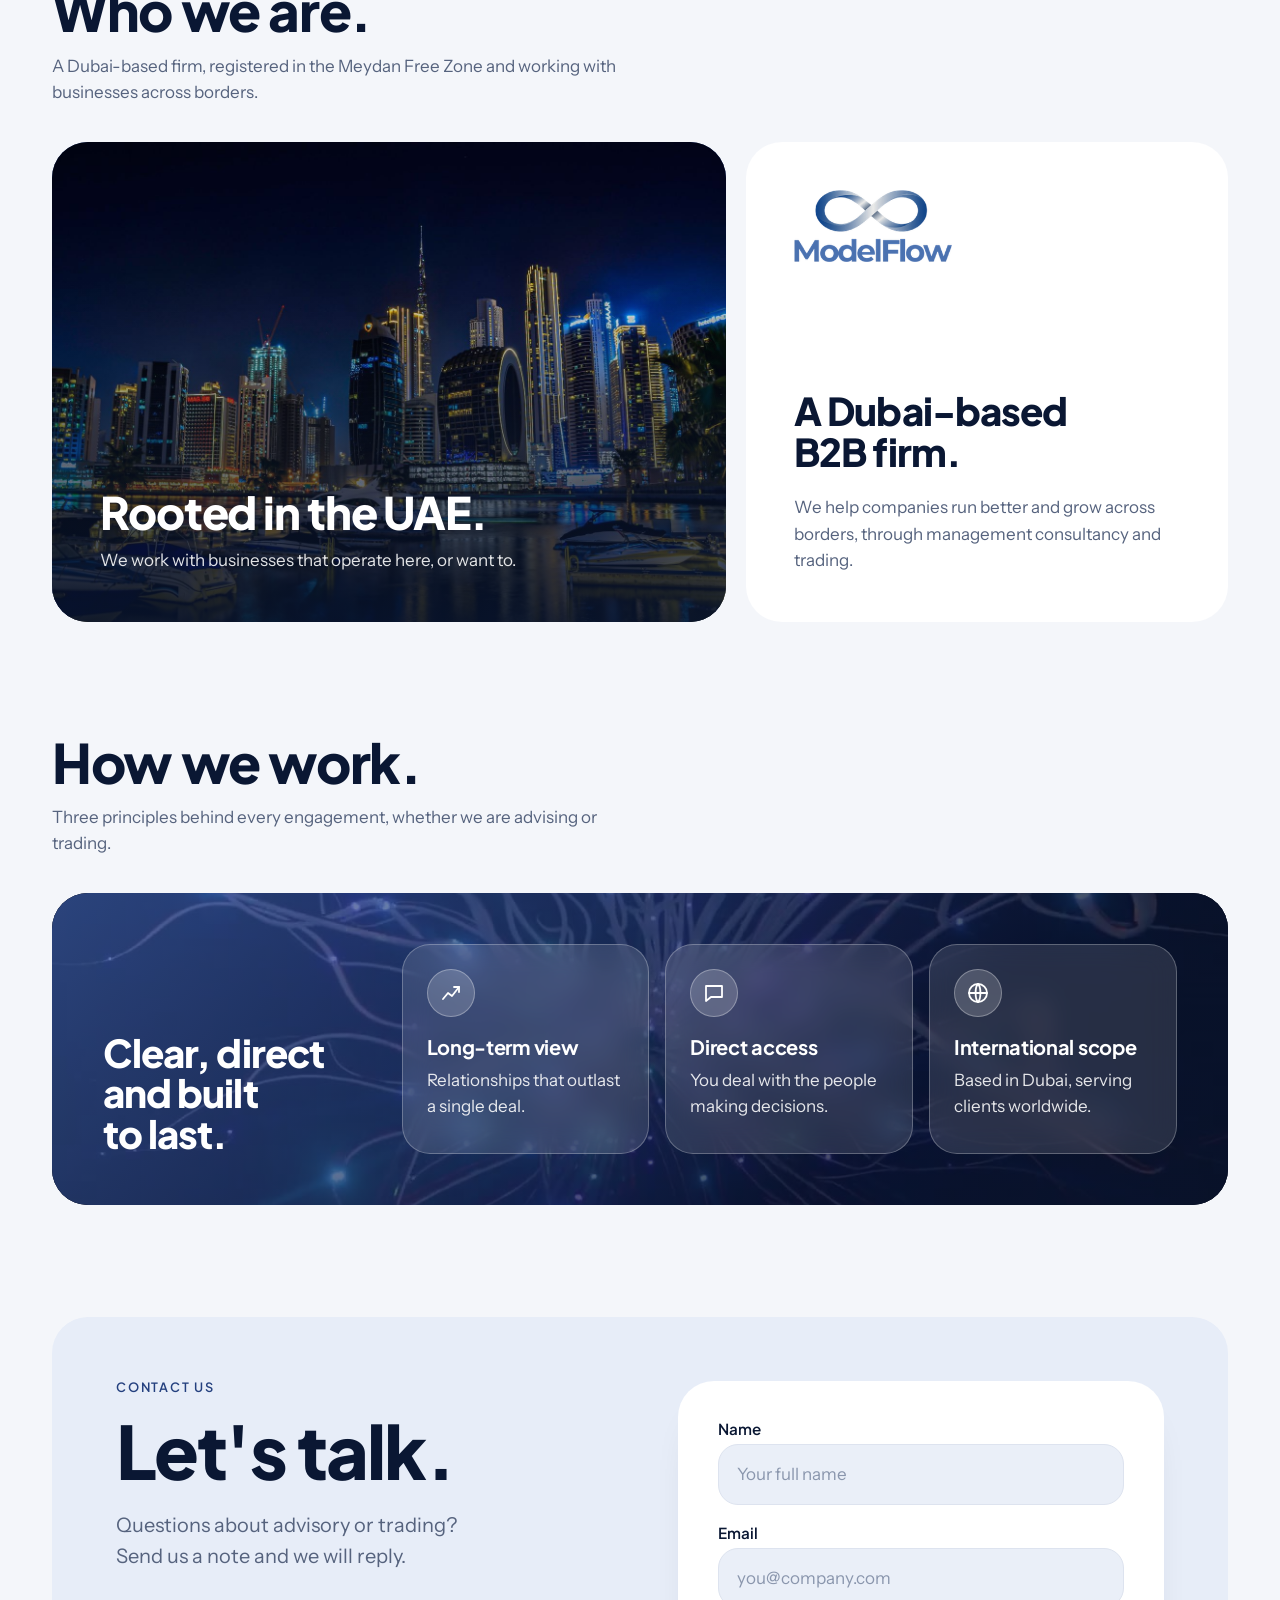
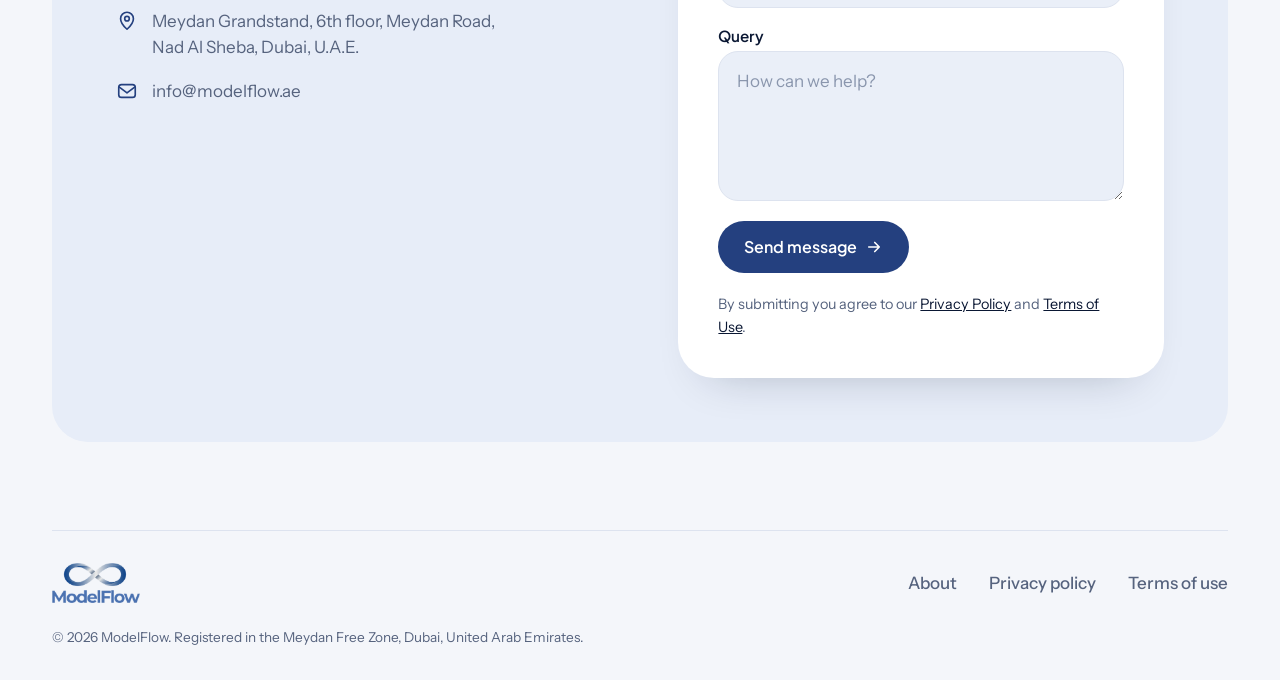
==== commit 913e0e04: "Update hero subheading Co-Authored-By: Claude Sonnet 5.5 <noreply@anthropic.com>" ====
--- a/index.html
+++ b/index.html
@@ -36,10 +36,10 @@
 
   <main id="top">
     <div class="hero ph">
-      <video id="heroVideo" autoplay muted loop playsinline preload="auto" poster="assets/hero-poster.jpg" aria-hidden="true"><source src="assets/hero.mp4" type="video/mp4"></video>
+      <video id="heroVideo" autoplay muted loop playsinline webkit-playsinline preload="auto" poster="assets/hero-poster.jpg" aria-hidden="true"><source src="assets/hero.mp4" type="video/mp4"></video>
       <div class="hero-copy">
         <h1>Advisory and trade for global business.</h1>
-        <p>ModelFlow is a Dubai-based B2B firm. We help companies run better and grow internationally.</p>
+        <p>At ModelFlow we help companies run better and grow internationally.</p>
         <div class="cta-row">
           <a class="btn btn-white" href="#contact">Get in touch</a>
           <a class="btn btn-ghost" href="#what">What we do</a>
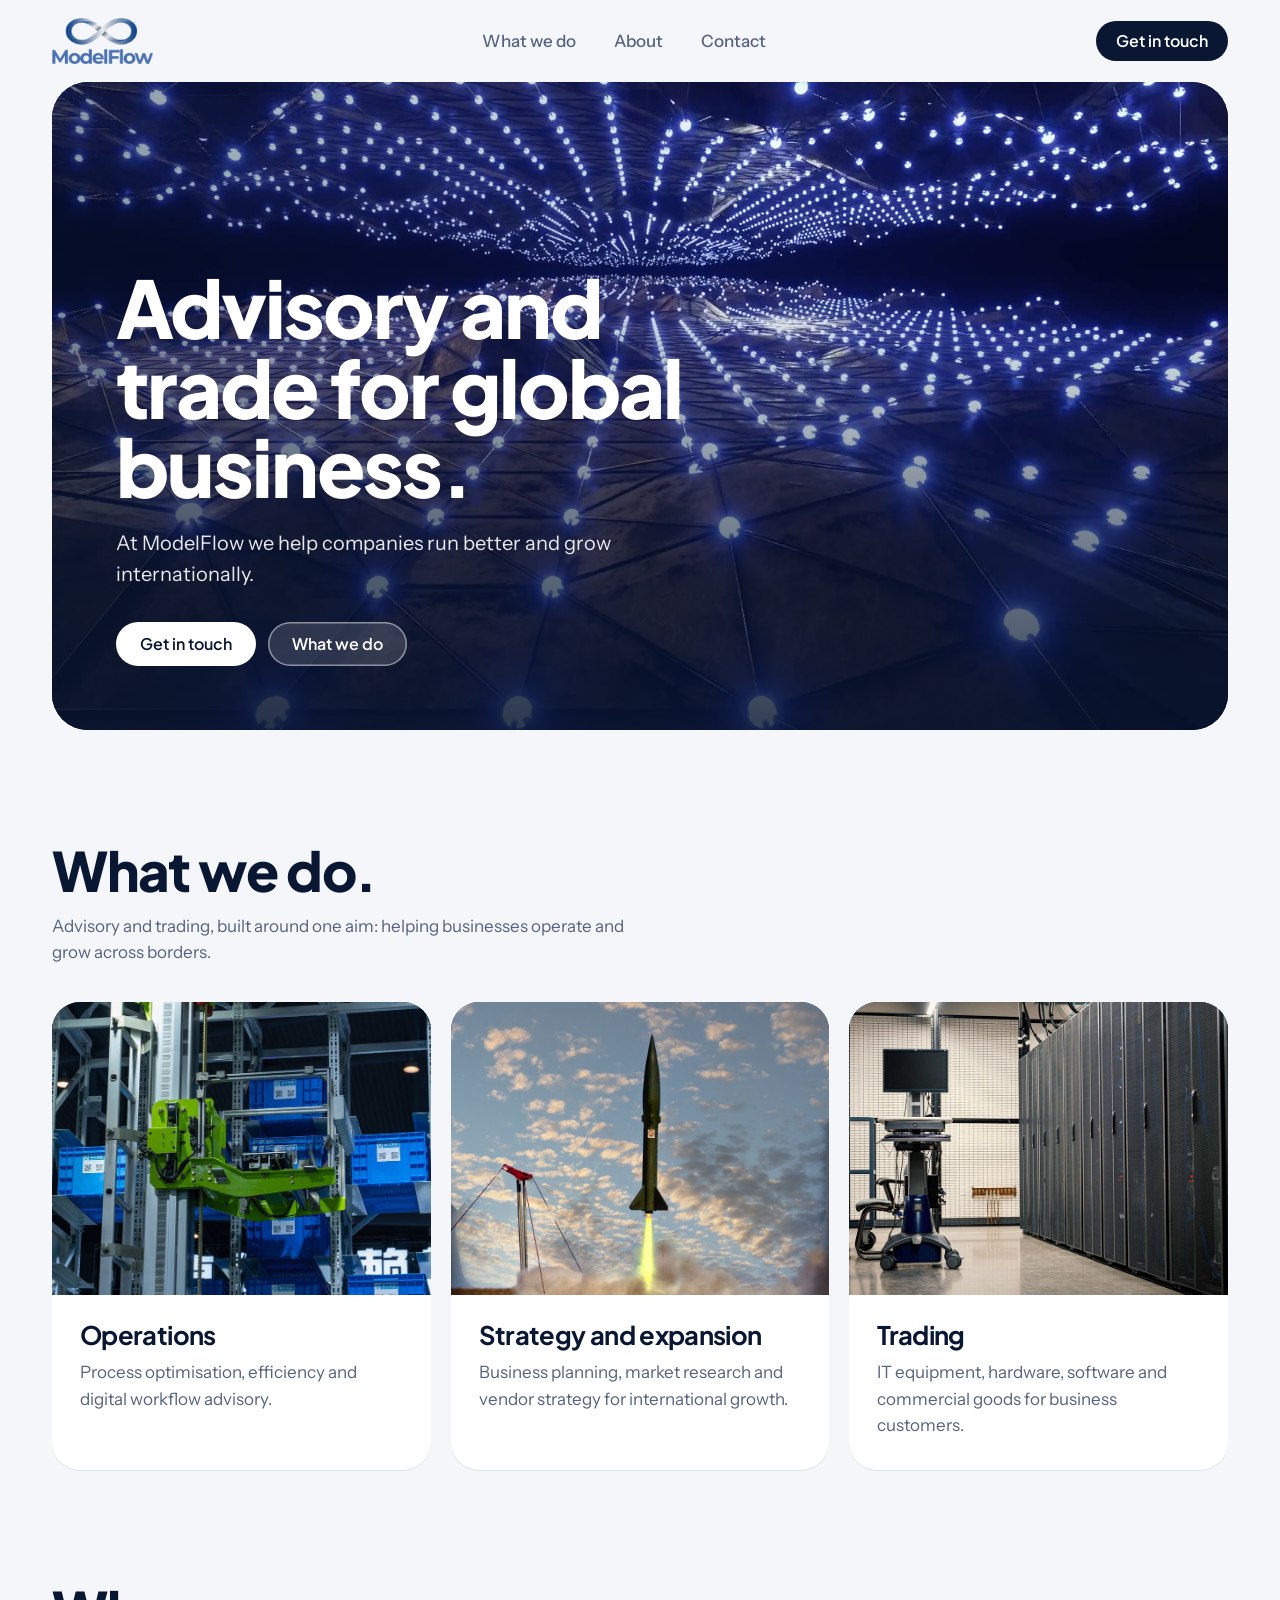
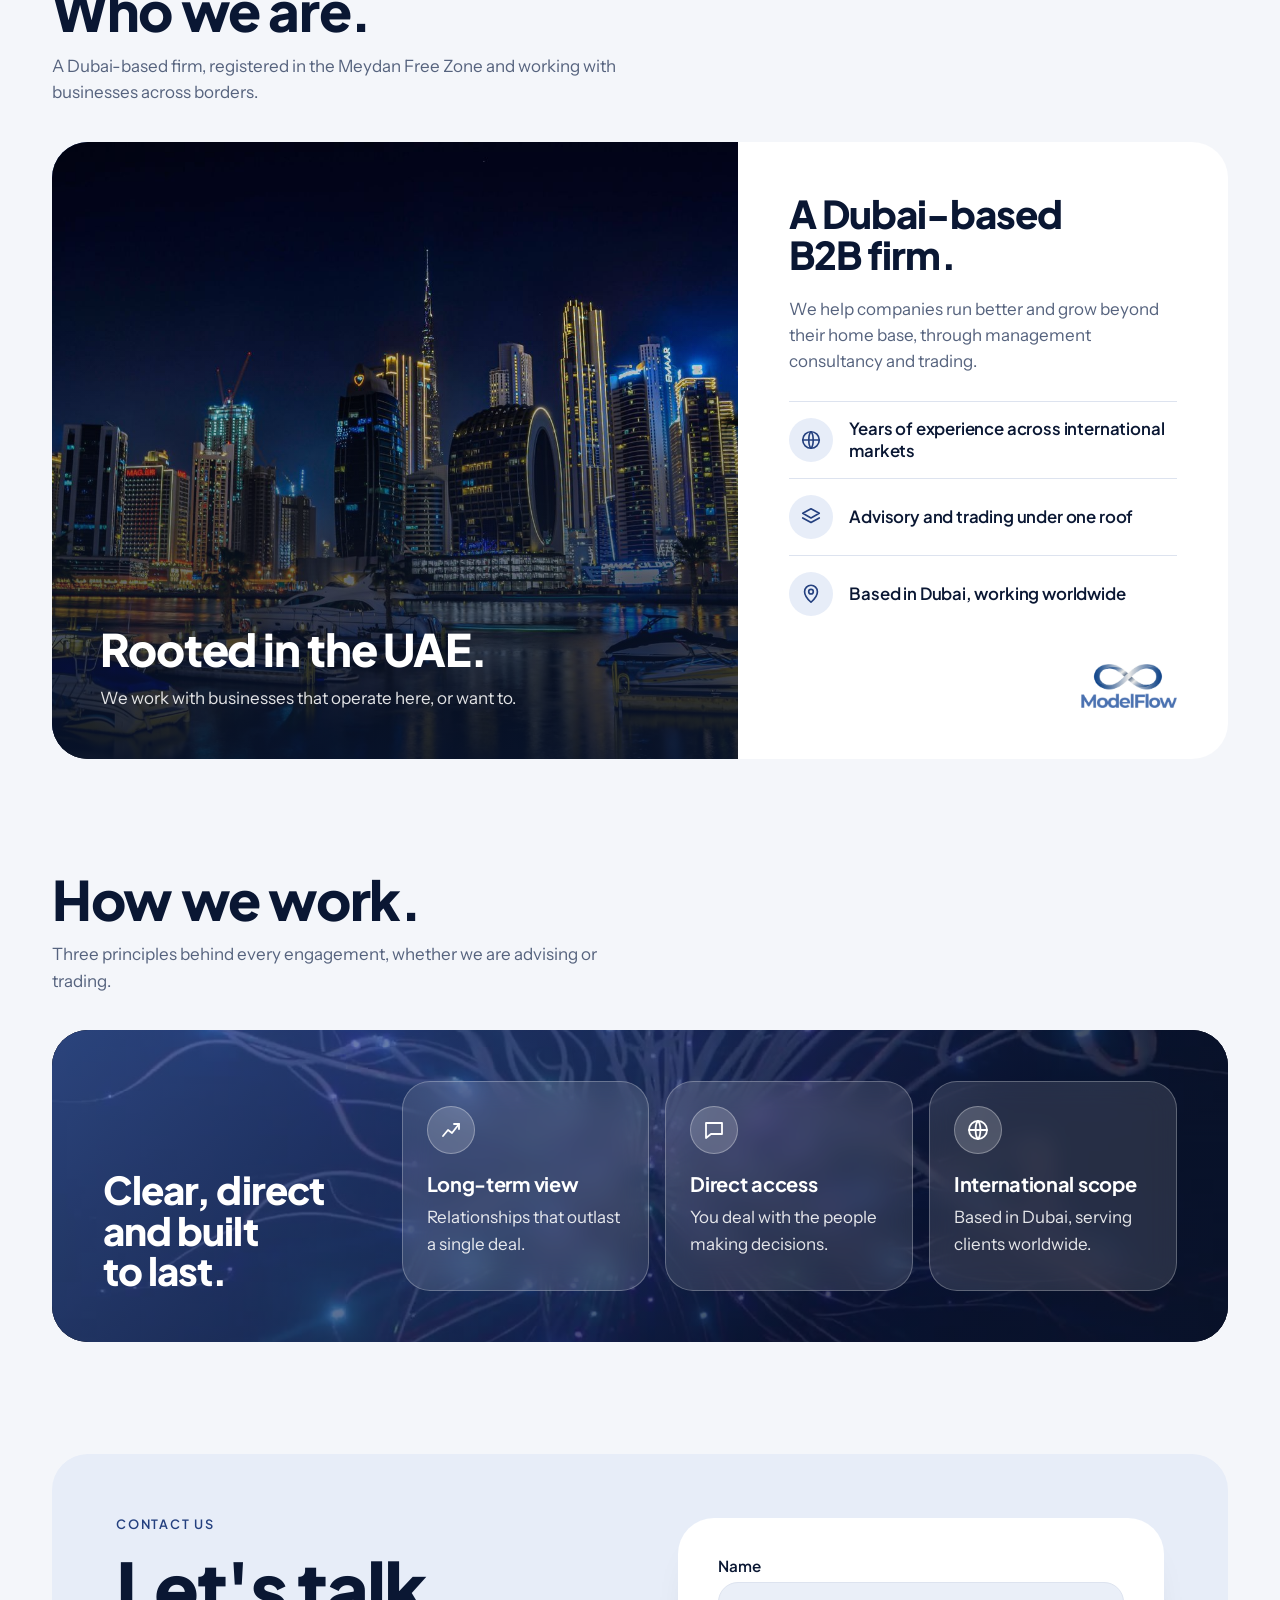
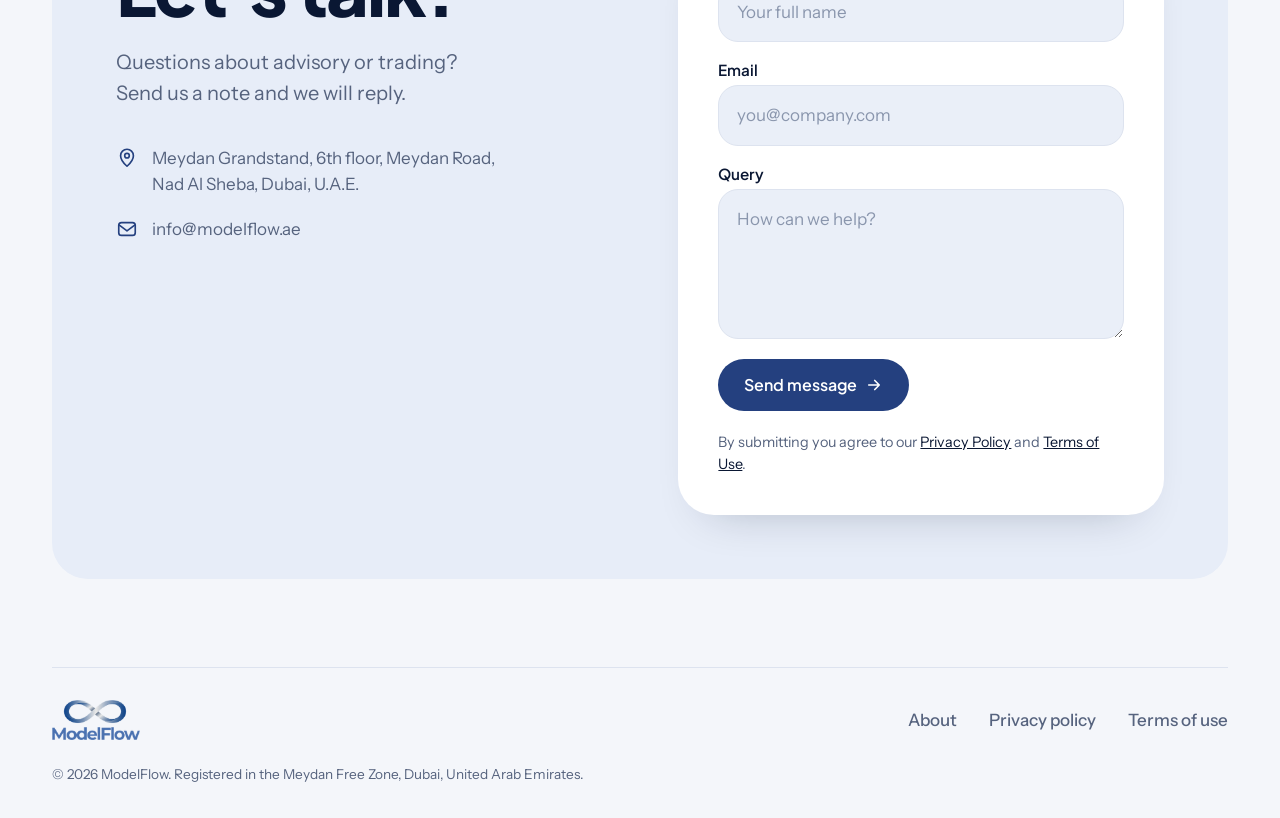
==== commit a9073d1c: "Rework Who we are into a single split card with fact list and logo Co-Authored-By: Claude Sonnet 5.5" ====
--- a/index.html
+++ b/index.html
@@ -91,9 +91,14 @@
           </div>
         </div>
         <div class="who">
+          <h3>A Dubai-based B2B firm.</h3>
+          <p>We help companies run better and grow beyond their home base, through management consultancy and trading.</p>
+          <ul class="facts">
+            <li><span class="icon"><svg viewBox="0 0 24 24" fill="none" stroke="currentColor" stroke-width="1.8" stroke-linecap="round" stroke-linejoin="round" aria-hidden="true"><circle cx="12" cy="12" r="9"/><path d="M3 12h18"/><path d="M12 3c3.2 3 3.2 15 0 18"/><path d="M12 3c-3.2 3-3.2 15 0 18"/></svg></span>Years of experience across international markets</li>
+            <li><span class="icon"><svg viewBox="0 0 24 24" fill="none" stroke="currentColor" stroke-width="1.8" stroke-linecap="round" stroke-linejoin="round" aria-hidden="true"><path d="m12 3 9 5-9 5-9-5 9-5Z"/><path d="m3 13 9 5 9-5"/></svg></span>Advisory and trading under one roof</li>
+            <li><span class="icon"><svg viewBox="0 0 24 24" fill="none" stroke="currentColor" stroke-width="1.8" stroke-linecap="round" stroke-linejoin="round" aria-hidden="true"><path d="M12 21s7-6.2 7-11.5A7 7 0 0 0 5 9.5C5 14.8 12 21 12 21Z"/><circle cx="12" cy="9.5" r="2.5"/></svg></span>Based in Dubai, working worldwide</li>
+          </ul>
           <img src="assets/logo.png" alt="ModelFlow">
-          <h3>A Dubai-based B2B firm.</h3>
-          <p>We help companies run better and grow across borders, through management consultancy and trading.</p>
         </div>
       </div>
     </section>
--- a/styles.css
+++ b/styles.css
@@ -66,16 +66,19 @@
 .card p{color:var(--muted)}
 
 /* about */
-.about{display:grid;grid-template-columns:7fr 5fr;gap:20px}
-.about-photo{border-radius:var(--r-xl);min-height:480px;display:flex;align-items:flex-end;color:#fff}
+.about{display:grid;grid-template-columns:7fr 5fr;background:var(--card);border-radius:var(--r-xl);overflow:hidden}
+.about-photo{min-height:520px;display:flex;align-items:flex-end;color:#fff}
 .about-photo::after{content:"";position:absolute;inset:0;background:linear-gradient(to top,rgba(8,20,46,.88),rgba(8,20,46,.45) 42%,rgba(8,20,46,0) 72%)}
 .about-photo .in{position:relative;z-index:2;padding:clamp(24px,4vw,48px);max-width:560px}
 .about-photo h2{font-size:clamp(1.9rem,3.6vw,2.8rem);line-height:1.05;font-weight:800;margin-bottom:12px}
 .about-photo p{color:rgba(255,255,255,.88)}
-.who{background:var(--card);border-radius:var(--r-xl);padding:clamp(28px,4vw,48px);display:flex;flex-direction:column;gap:22px}
-.who img{height:72px;width:auto;align-self:flex-start;margin-bottom:auto}
-.who .eyebrow{margin-bottom:0}
-.who h3{font-size:clamp(1.8rem,3vw,2.4rem);line-height:1.08;font-weight:800}
+.who{padding:clamp(28px,4vw,56px);display:flex;flex-direction:column;gap:20px;justify-content:center}
+.who img{height:56px;width:auto;align-self:flex-end;margin-top:auto;padding-top:12px}
+.who h3{font-size:clamp(1.8rem,3vw,2.6rem);line-height:1.08;font-weight:800}
+.facts{list-style:none;padding:0;margin-top:6px}
+.facts li{display:flex;align-items:center;gap:16px;padding:16px 0;border-top:1px solid var(--line);font:600 1.05rem/1.3 var(--display);letter-spacing:-0.01em}
+.facts .icon{flex:none;width:44px;height:44px;border-radius:50%;background:var(--mist);color:var(--blue-deep);display:grid;place-items:center}
+.facts .icon svg{width:22px;height:22px}
 .who p{color:var(--muted);max-width:42ch}
 .how{grid-column:1/-1;position:relative;overflow:hidden;isolation:isolate;color:#fff;border-radius:var(--r-xl);padding:clamp(28px,4vw,56px);background:#0A1733;display:grid;grid-template-columns:1fr 3fr;gap:32px 40px;align-items:end}
 .how-bg{position:absolute;inset:0;width:100%;height:100%;object-fit:cover;z-index:-2}
@@ -166,7 +169,8 @@
   .how .item{min-height:0;flex-direction:row;flex-wrap:wrap;align-items:center;gap:14px 16px}
   .how .item h4{margin:0;flex:1}
   .how .item p{flex-basis:100%}
-  .who img{margin-bottom:0}
+  .about-photo{min-height:360px}
+  .who img{margin-top:12px}
   .contact{grid-template-columns:1fr}
   .foot-links{display:none;width:100%;flex-direction:column;gap:0}
   .foot.open .foot-links{display:flex}
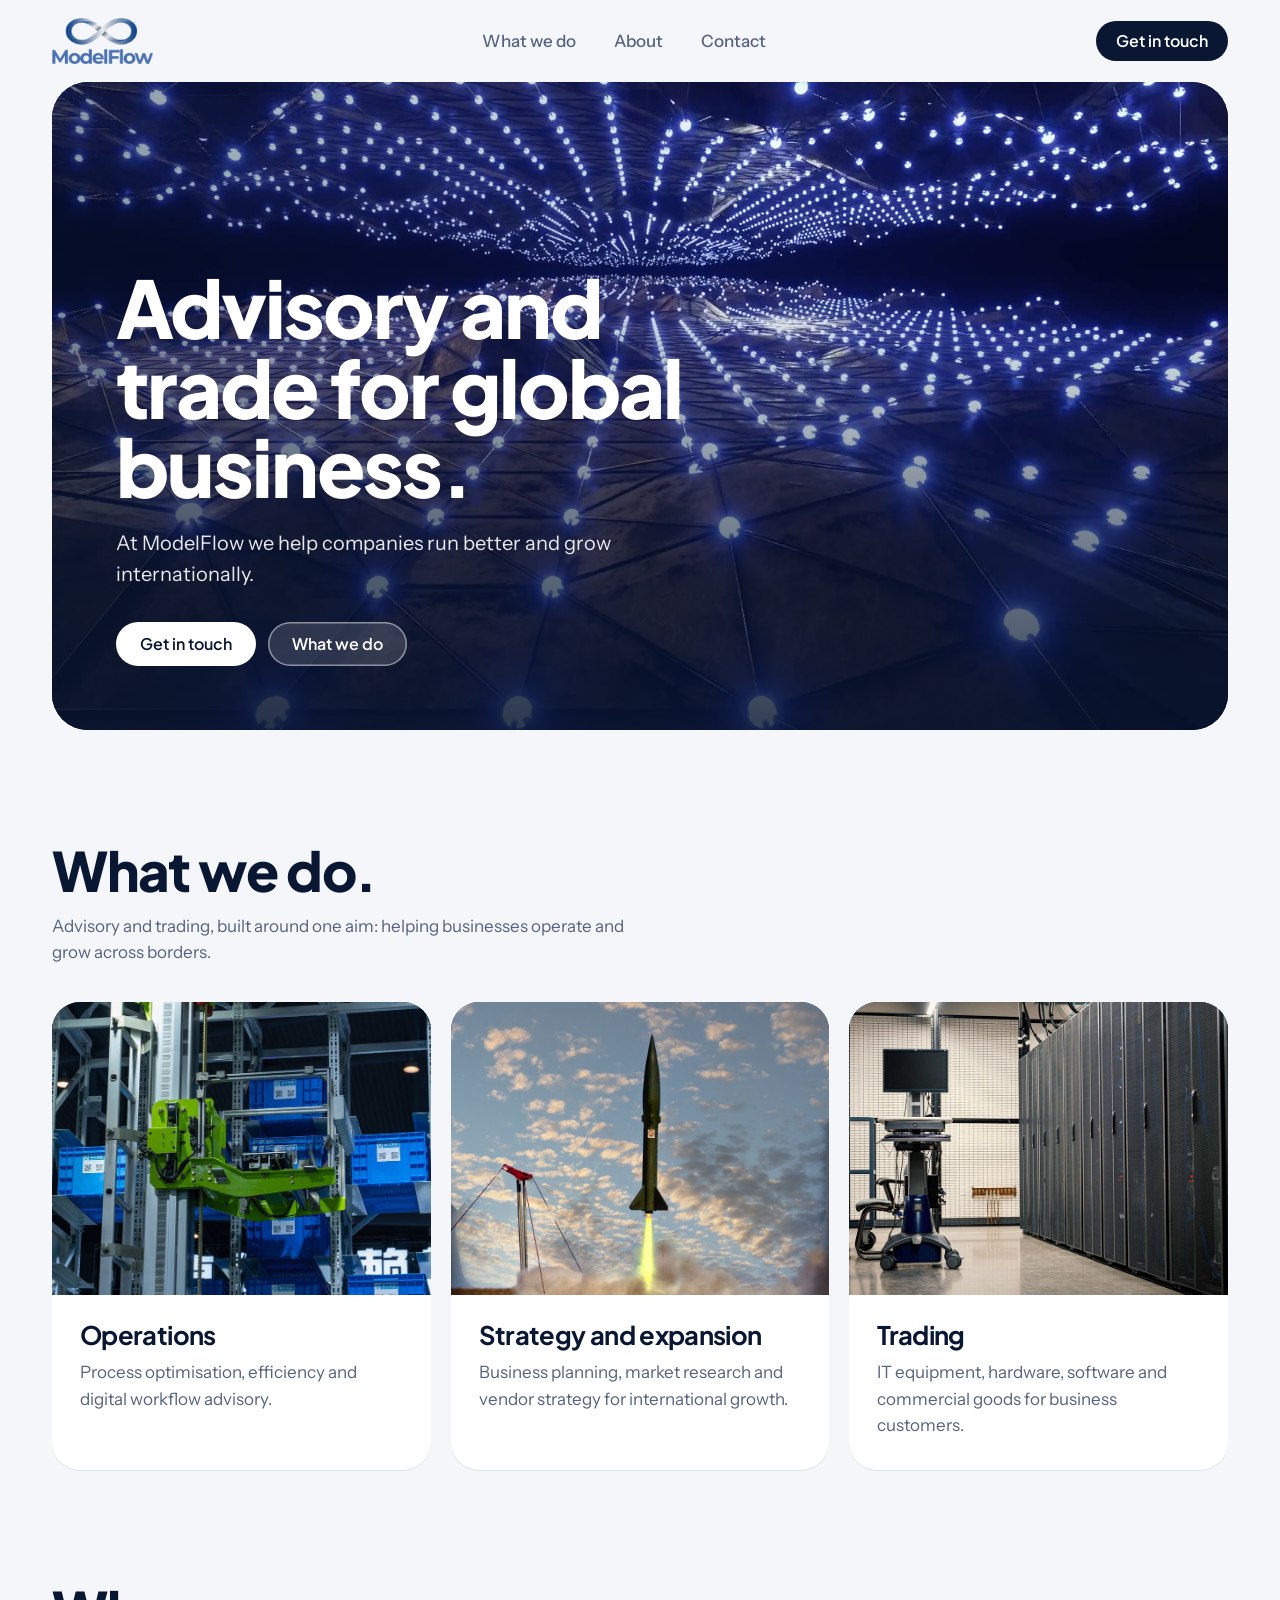
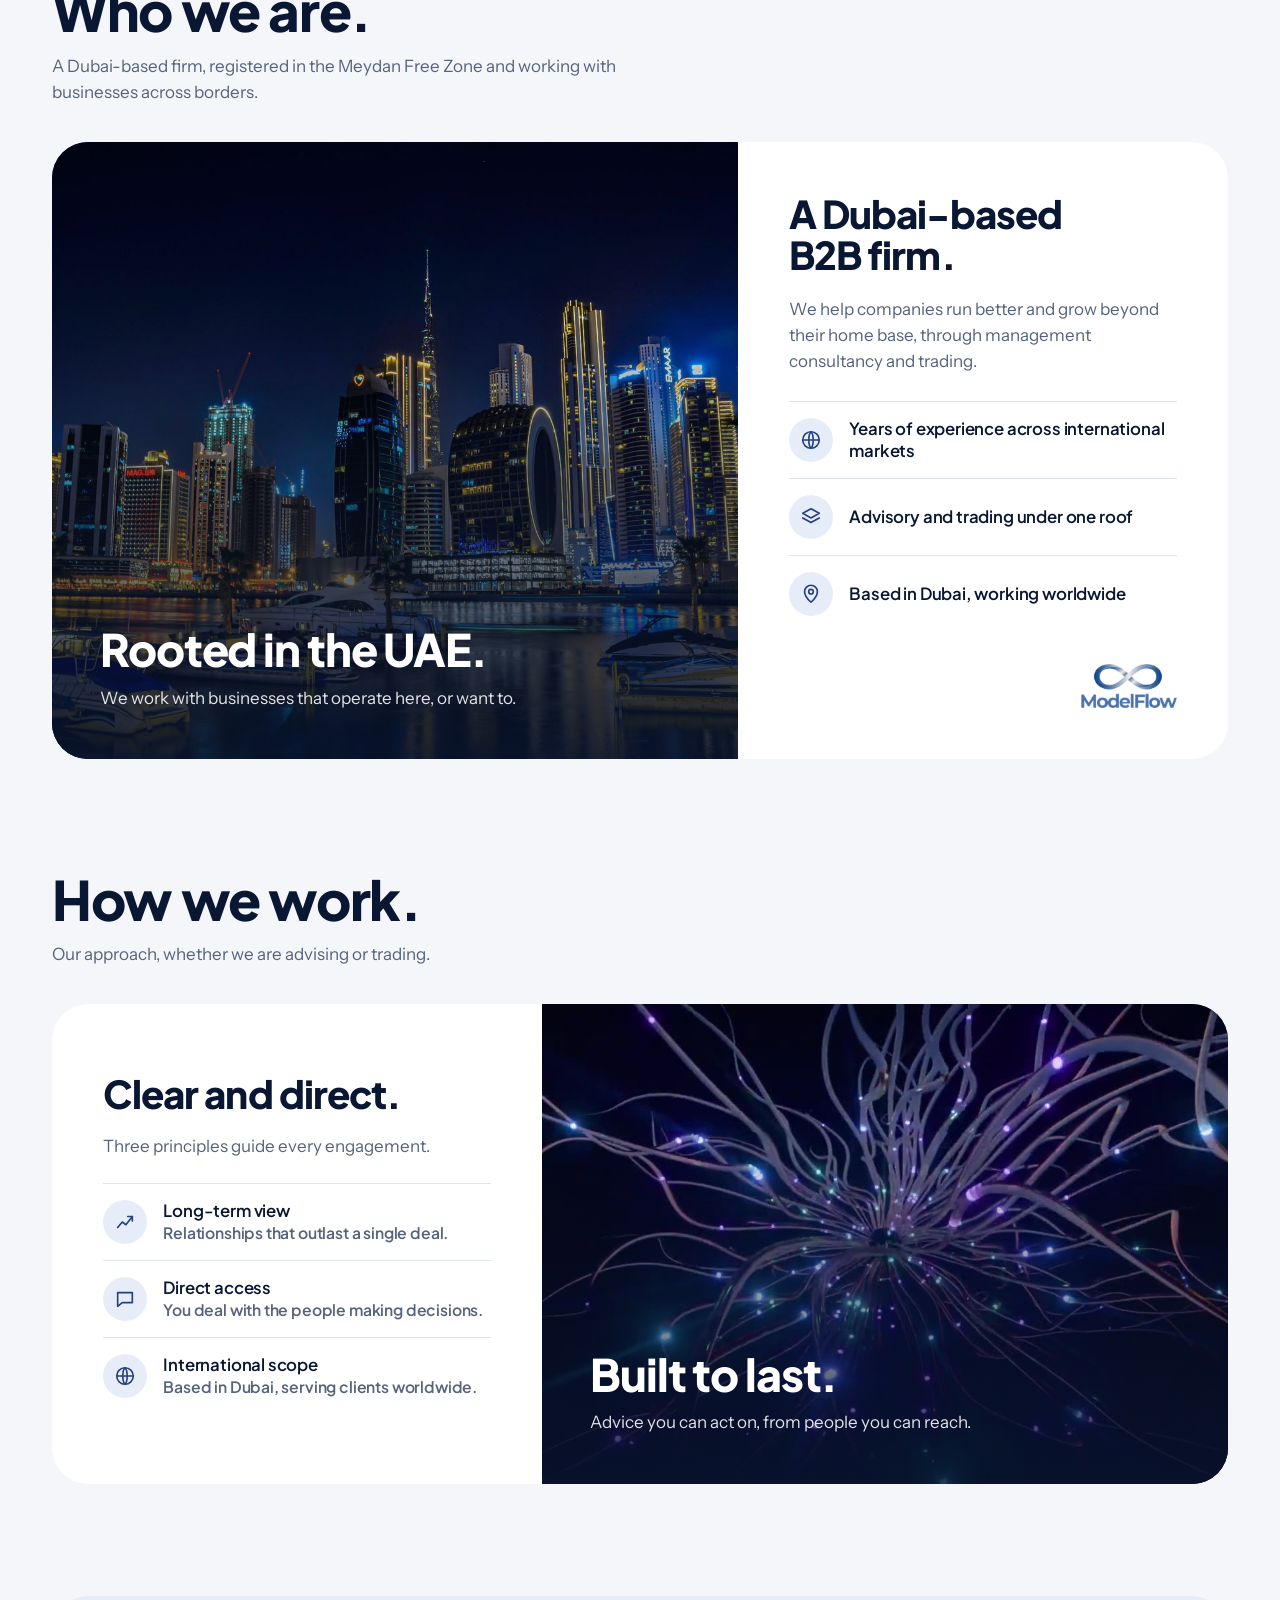
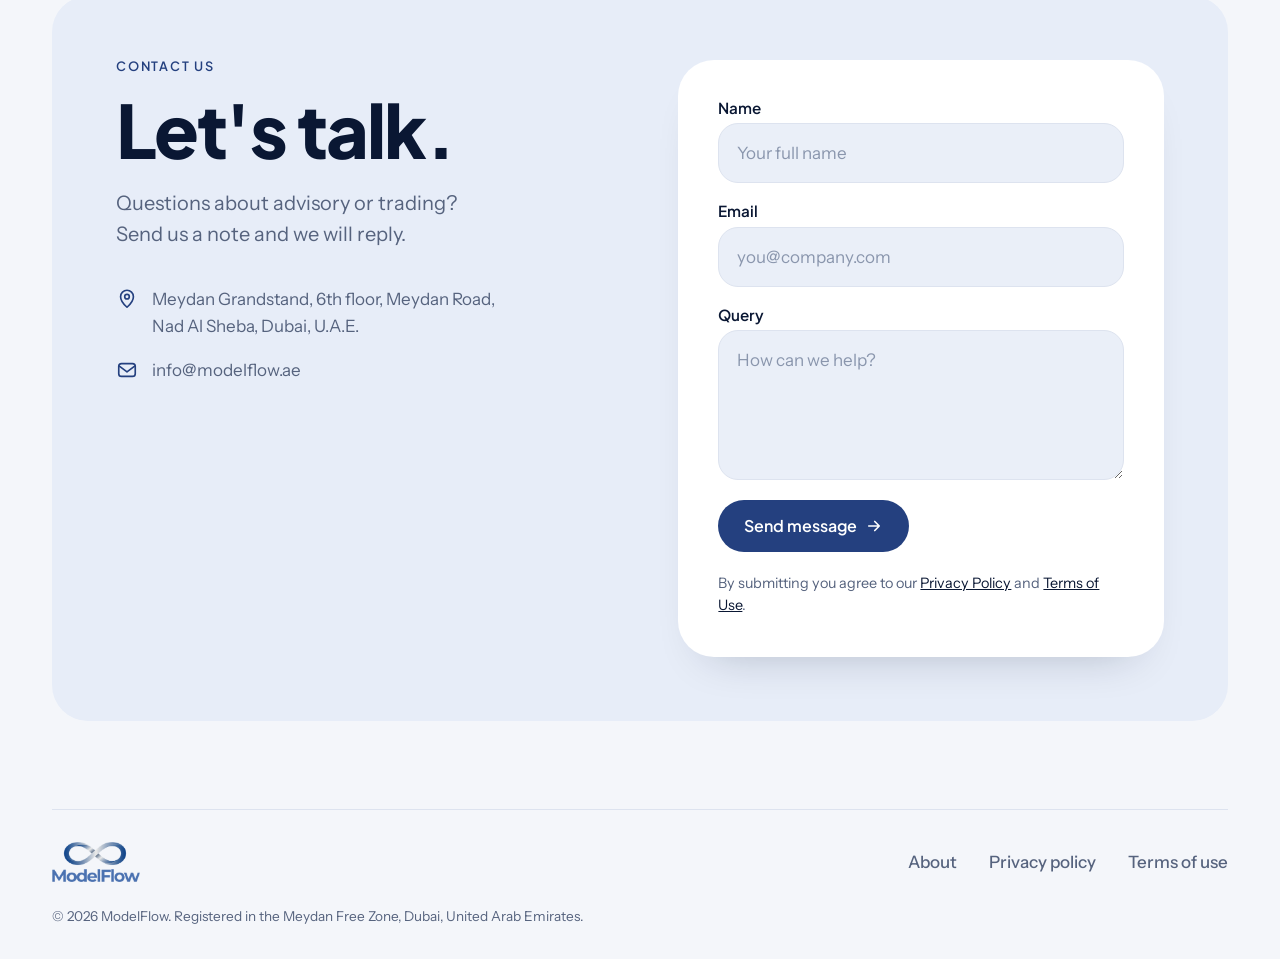
==== commit f4a1eea3: "Rework How we work into a split card with principles list and image panel Co-Authored-By: Claude Son" ====
--- a/index.html
+++ b/index.html
@@ -106,18 +106,25 @@
     <section id="how">
       <div class="head">
         <h2>How we work.</h2>
-        <p>Three principles behind every engagement, whether we are advising or trading.</p>
+        <p>Our approach, whether we are advising or trading.</p>
       </div>
       <div class="how">
-          <img class="how-bg" src="assets/how-bg.jpg" alt="">
-          <div>
-            <h3>Clear, direct and built to last.</h3>
-          </div>
-          <div class="items">
-            <div class="item"><span class="icon"><svg viewBox="0 0 24 24" fill="none" stroke="currentColor" stroke-width="1.8" stroke-linecap="round" stroke-linejoin="round" aria-hidden="true"><path d="M4 18l5-6 4 3 7-9"/><path d="M15 6h5v5"/></svg></span><h4>Long-term view</h4><p>Relationships that outlast a single deal.</p></div>
-            <div class="item"><span class="icon"><svg viewBox="0 0 24 24" fill="none" stroke="currentColor" stroke-width="1.8" stroke-linecap="round" stroke-linejoin="round" aria-hidden="true"><path d="M4 5h16v11H9l-5 4V5Z"/></svg></span><h4>Direct access</h4><p>You deal with the people making decisions.</p></div>
-            <div class="item"><span class="icon"><svg viewBox="0 0 24 24" fill="none" stroke="currentColor" stroke-width="1.8" stroke-linecap="round" stroke-linejoin="round" aria-hidden="true"><circle cx="12" cy="12" r="9"/><path d="M3 12h18"/><path d="M12 3c3.2 3 3.2 15 0 18"/><path d="M12 3c-3.2 3-3.2 15 0 18"/></svg></span><h4>International scope</h4><p>Based in Dubai, serving clients worldwide.</p></div>
-          </div>
+        <div class="how-main">
+          <h3>Clear and direct.</h3>
+          <p>Three principles guide every engagement.</p>
+          <ul class="facts">
+            <li><span class="icon"><svg viewBox="0 0 24 24" fill="none" stroke="currentColor" stroke-width="1.8" stroke-linecap="round" stroke-linejoin="round" aria-hidden="true"><path d="M4 18l5-6 4 3 7-9"/><path d="M15 6h5v5"/></svg></span><div><h4>Long-term view</h4><p>Relationships that outlast a single deal.</p></div></li>
+            <li><span class="icon"><svg viewBox="0 0 24 24" fill="none" stroke="currentColor" stroke-width="1.8" stroke-linecap="round" stroke-linejoin="round" aria-hidden="true"><path d="M4 5h16v11H9l-5 4V5Z"/></svg></span><div><h4>Direct access</h4><p>You deal with the people making decisions.</p></div></li>
+            <li><span class="icon"><svg viewBox="0 0 24 24" fill="none" stroke="currentColor" stroke-width="1.8" stroke-linecap="round" stroke-linejoin="round" aria-hidden="true"><circle cx="12" cy="12" r="9"/><path d="M3 12h18"/><path d="M12 3c3.2 3 3.2 15 0 18"/><path d="M12 3c-3.2 3-3.2 15 0 18"/></svg></span><div><h4>International scope</h4><p>Based in Dubai, serving clients worldwide.</p></div></li>
+          </ul>
+        </div>
+        <div class="how-photo ph">
+          <img src="assets/how-bg.jpg" alt="">
+          <div class="in">
+            <h3>Built to last.</h3>
+            <p>Advice you can act on, from people you can reach.</p>
+          </div>
+        </div>
       </div>
     </section>
 
--- a/styles.css
+++ b/styles.css
@@ -80,18 +80,17 @@
 .facts .icon{flex:none;width:44px;height:44px;border-radius:50%;background:var(--mist);color:var(--blue-deep);display:grid;place-items:center}
 .facts .icon svg{width:22px;height:22px}
 .who p{color:var(--muted);max-width:42ch}
-.how{grid-column:1/-1;position:relative;overflow:hidden;isolation:isolate;color:#fff;border-radius:var(--r-xl);padding:clamp(28px,4vw,56px);background:#0A1733;display:grid;grid-template-columns:1fr 3fr;gap:32px 40px;align-items:end}
-.how-bg{position:absolute;inset:0;width:100%;height:100%;object-fit:cover;z-index:-2}
-.how::before{content:"";position:absolute;inset:0;z-index:-1;background:linear-gradient(135deg,rgba(62,98,176,.68) 0%,rgba(10,23,51,.74) 70%)}
-.how .eyebrow{color:rgba(255,255,255,.78)}
-.how h3{font-size:clamp(1.8rem,3vw,2.4rem);line-height:1.05;font-weight:800}
-.how .items{display:grid;grid-template-columns:repeat(3,1fr);gap:16px}
-.how .item{background:rgba(255,255,255,.12);border:1px solid rgba(255,255,255,.26);border-radius:var(--r-lg);padding:24px;backdrop-filter:blur(14px);-webkit-backdrop-filter:blur(14px);display:flex;flex-direction:column;gap:18px;min-height:210px;transition:transform .3s,background .3s}
-.how .item:hover{transform:translateY(-4px);background:rgba(255,255,255,.18)}
-.how .icon{width:48px;height:48px;border-radius:50%;background:rgba(255,255,255,.18);display:grid;place-items:center;box-shadow:inset 0 0 0 1px rgba(255,255,255,.3)}
-.how .icon svg{width:24px;height:24px}
-.how .item h4{font:700 1.25rem/1.2 var(--display);letter-spacing:-0.015em;margin:0 0 -10px}
-.how .item p{color:rgba(255,255,255,.88)}
+.how{display:grid;grid-template-columns:5fr 7fr;background:var(--card);border-radius:var(--r-xl);overflow:hidden}
+.how-main{padding:clamp(28px,4vw,56px);display:flex;flex-direction:column;gap:18px;justify-content:center}
+.how-main h3{font-size:clamp(1.8rem,3vw,2.6rem);line-height:1.08;font-weight:800}
+.how-main>p{color:var(--muted);max-width:42ch}
+.facts h4{font:600 1.05rem/1.3 var(--display);letter-spacing:-0.01em}
+.facts div p{color:var(--muted);font-size:.98rem;line-height:1.4}
+.how-photo{min-height:480px;display:flex;align-items:flex-end;color:#fff}
+.how-photo::after{content:"";position:absolute;inset:0;background:linear-gradient(to top,rgba(8,20,46,.85),rgba(8,20,46,.3) 50%,rgba(8,20,46,0) 75%)}
+.how-photo .in{position:relative;z-index:2;padding:clamp(24px,4vw,48px)}
+.how-photo h3{font-size:clamp(1.9rem,3.6vw,2.8rem);line-height:1.05;font-weight:800;margin-bottom:12px}
+.how-photo p{color:rgba(255,255,255,.88);max-width:40ch}
 
 /* contact */
 .contact{display:grid;grid-template-columns:1fr 1fr;gap:40px clamp(32px,6vw,96px);align-items:start;background:var(--mist);border-radius:var(--r-xl);padding:clamp(24px,5vw,64px)}
@@ -164,11 +163,8 @@
   .mobile-menu .btn{margin-top:6px;background:var(--ink);color:#fff}
   .grid3,.values{grid-template-columns:1fr}
   .about{grid-template-columns:1fr}
-  .how{grid-template-columns:1fr;gap:24px}
-  .how .items{grid-template-columns:1fr}
-  .how .item{min-height:0;flex-direction:row;flex-wrap:wrap;align-items:center;gap:14px 16px}
-  .how .item h4{margin:0;flex:1}
-  .how .item p{flex-basis:100%}
+  .how{grid-template-columns:1fr}
+  .how-photo{min-height:360px}
   .about-photo{min-height:360px}
   .who img{margin-top:12px}
   .contact{grid-template-columns:1fr}
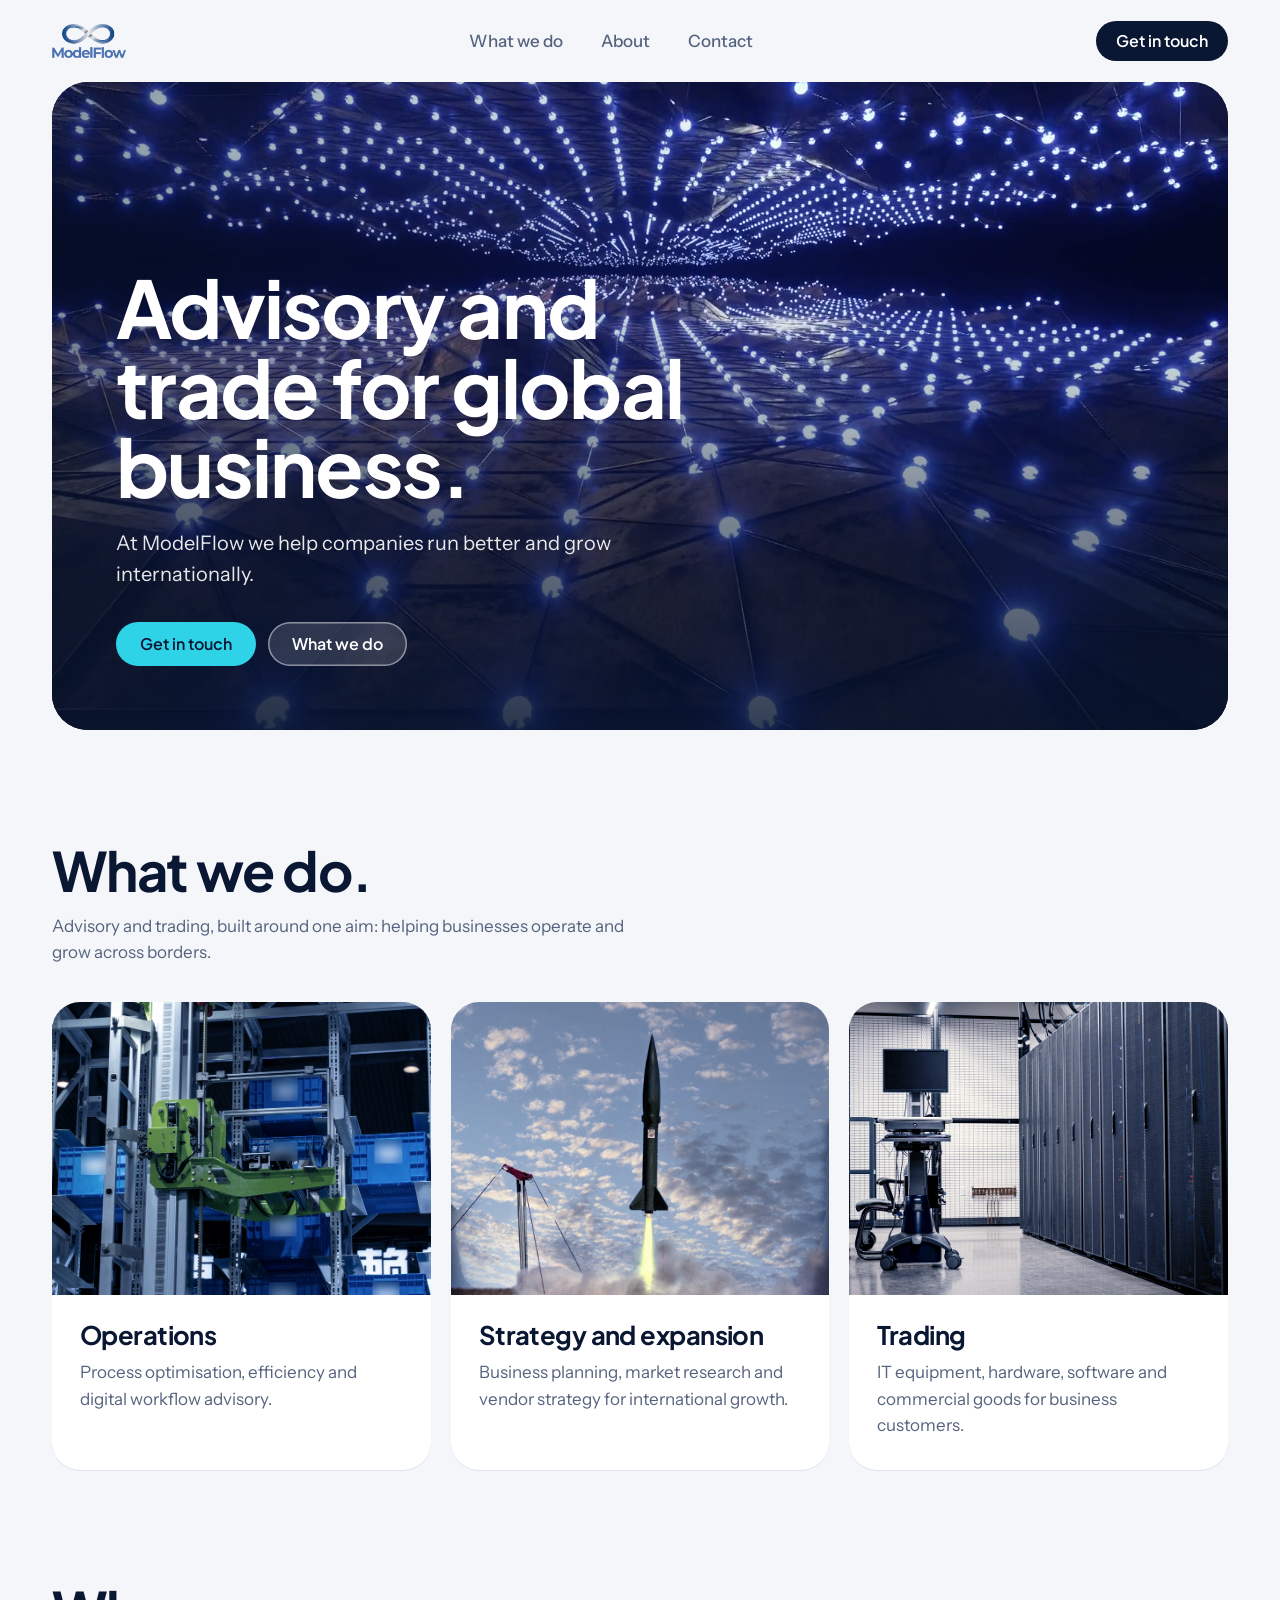
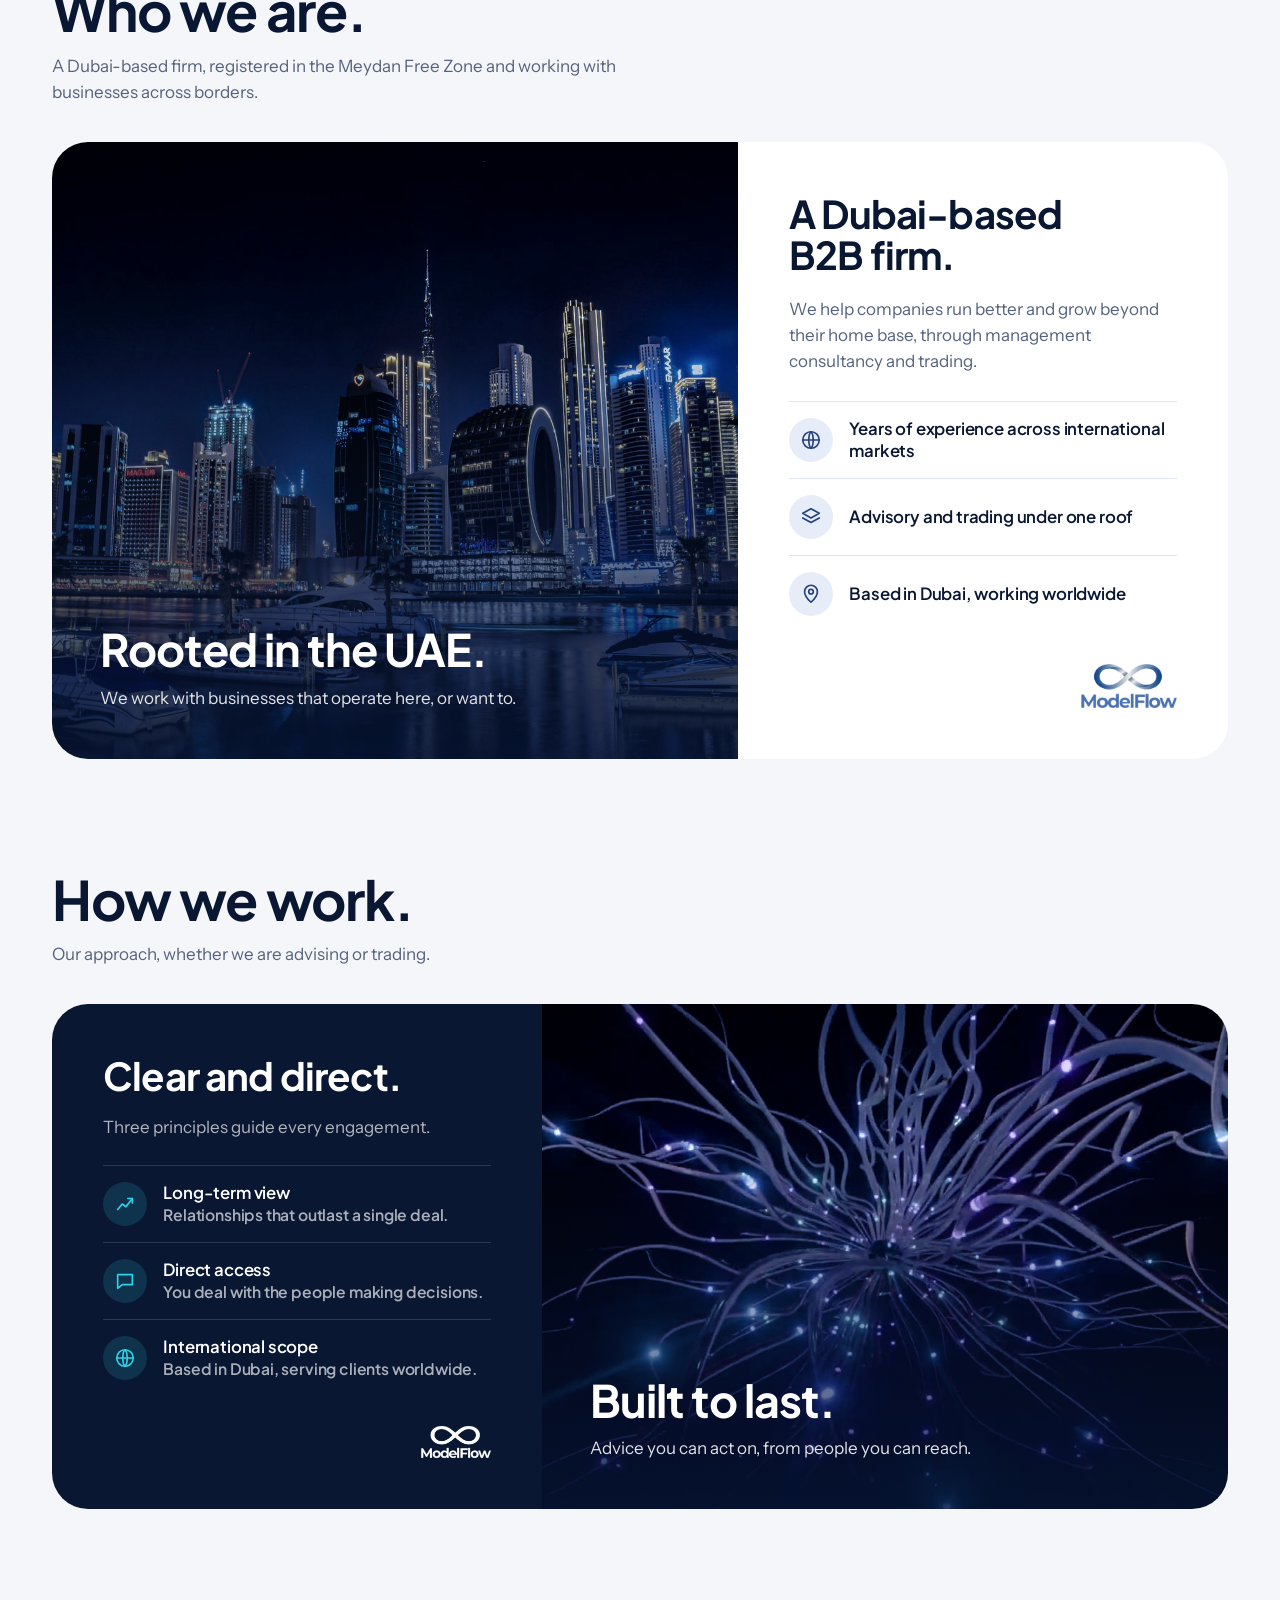
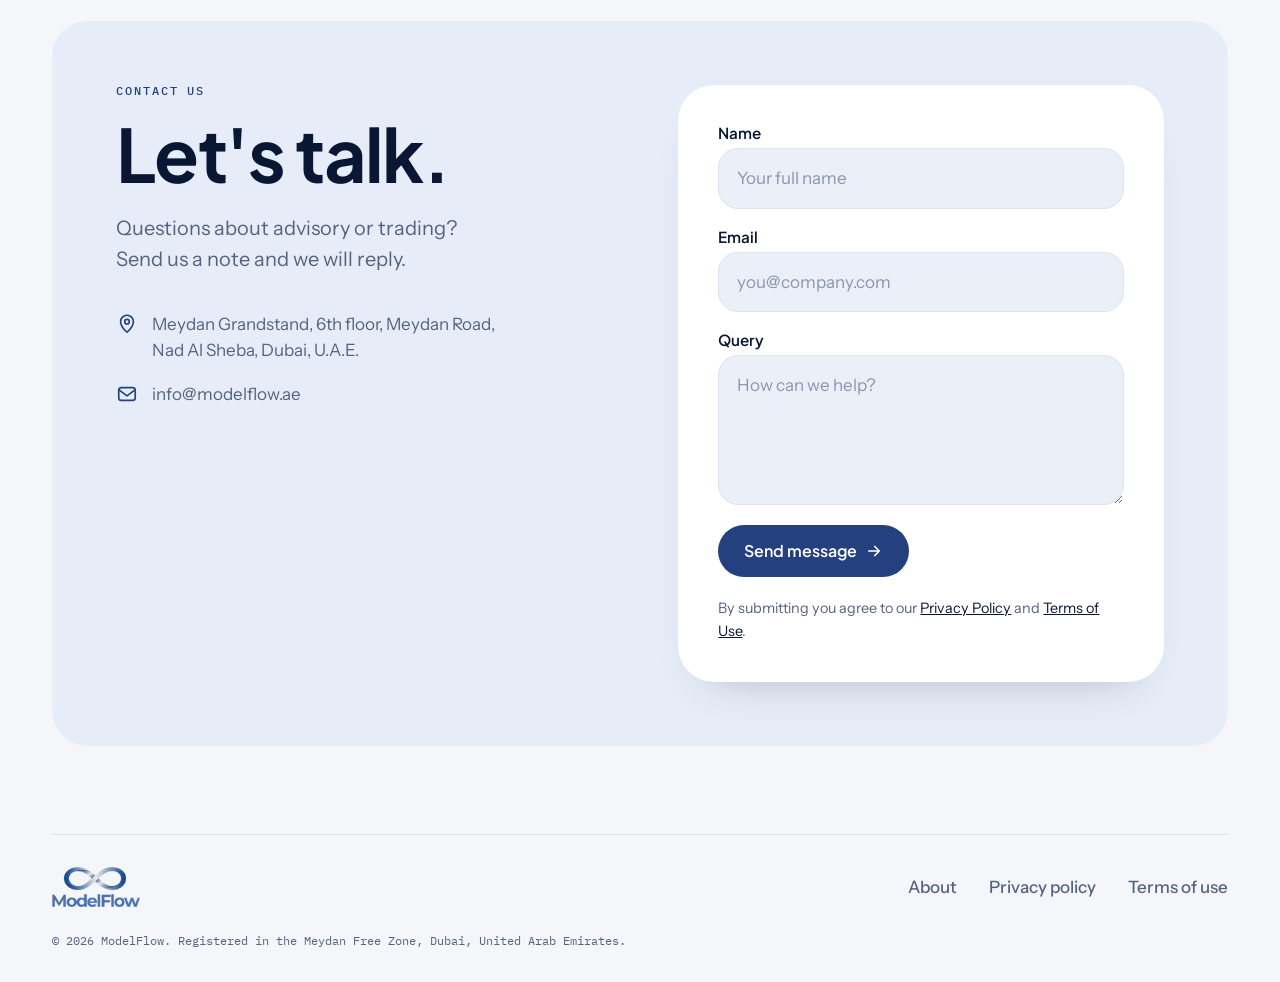
==== commit 278f1725: "Styling pass: cyan accent, mono labels, unified lighter photo grade, dark How we work panel Co-Autho" ====
--- a/index.html
+++ b/index.html
@@ -12,7 +12,7 @@
 <meta name="description" content="ModelFlow is a Dubai-based B2B firm offering operational advisory and general trading to businesses worldwide.">
 <link rel="preconnect" href="https://fonts.googleapis.com">
 <link rel="preconnect" href="https://fonts.gstatic.com" crossorigin>
-<link href="https://fonts.googleapis.com/css2?family=Instrument+Sans:wght@400;500;600&family=Plus+Jakarta+Sans:wght@500;600;700;800&display=swap" rel="stylesheet">
+<link href="https://fonts.googleapis.com/css2?family=IBM+Plex+Mono:wght@400;500&family=Instrument+Sans:wght@400;500;600&family=Plus+Jakarta+Sans:wght@500;600;700;800&display=swap" rel="stylesheet">
 <link rel="stylesheet" href="styles.css">
 </head>
 <body>
@@ -41,7 +41,7 @@
         <h1>Advisory and trade for global business.</h1>
         <p>At ModelFlow we help companies run better and grow internationally.</p>
         <div class="cta-row">
-          <a class="btn btn-white" href="#contact">Get in touch</a>
+          <a class="btn btn-accent" href="#contact">Get in touch</a>
           <a class="btn btn-ghost" href="#what">What we do</a>
         </div>
       </div>
@@ -117,6 +117,7 @@
             <li><span class="icon"><svg viewBox="0 0 24 24" fill="none" stroke="currentColor" stroke-width="1.8" stroke-linecap="round" stroke-linejoin="round" aria-hidden="true"><path d="M4 5h16v11H9l-5 4V5Z"/></svg></span><div><h4>Direct access</h4><p>You deal with the people making decisions.</p></div></li>
             <li><span class="icon"><svg viewBox="0 0 24 24" fill="none" stroke="currentColor" stroke-width="1.8" stroke-linecap="round" stroke-linejoin="round" aria-hidden="true"><circle cx="12" cy="12" r="9"/><path d="M3 12h18"/><path d="M12 3c3.2 3 3.2 15 0 18"/><path d="M12 3c-3.2 3-3.2 15 0 18"/></svg></span><div><h4>International scope</h4><p>Based in Dubai, serving clients worldwide.</p></div></li>
           </ul>
+          <img class="how-logo" src="assets/logo-white.png" alt="ModelFlow">
         </div>
         <div class="how-photo ph">
           <img src="assets/how-bg.jpg" alt="">
--- a/styles.css
+++ b/styles.css
@@ -10,6 +10,8 @@
   --line:#DDE3EF;
   --display:"Plus Jakarta Sans","Helvetica Neue",Arial,sans-serif;
   --body:"Instrument Sans","Helvetica Neue",Arial,sans-serif;
+  --mono:"IBM Plex Mono",ui-monospace,Menlo,Consolas,monospace;
+  --accent:#2FD3E8;
   --gutter:clamp(16px,3vw,32px);
   --r-xl:36px;
   --r-lg:28px;
@@ -23,11 +25,11 @@
 a{color:inherit}
 :focus-visible{outline:3px solid var(--blue);outline-offset:3px;border-radius:12px}
 .wrap{max-width:1240px;margin:0 auto;padding:0 var(--gutter)}
-h1,h2,h3{font-family:var(--display);letter-spacing:-0.025em;text-wrap:balance}
+h1,h2,h3{font-family:var(--display);letter-spacing:-0.022em;text-wrap:balance}
 
 /* nav */
 .nav{display:flex;align-items:center;justify-content:space-between;gap:16px;padding:18px 0}
-.nav img{height:46px;width:auto}
+.nav img{height:34px;width:auto}
 .nav ul{display:flex;gap:6px;list-style:none;padding:0}
 .nav ul a{display:block;padding:10px 16px;border-radius:999px;text-decoration:none;font-weight:500;color:var(--muted);transition:background .2s,color .2s}
 .nav ul a:hover{background:var(--mist);color:var(--ink)}
@@ -42,23 +44,30 @@
 .ph{position:relative;overflow:hidden;background:var(--blue-deep)}
 .ph>svg,.ph>img,.ph>video{position:absolute;inset:0;width:100%;height:100%;object-fit:cover;transition:transform .8s cubic-bezier(.2,.7,.2,1)}
 
+/* unified photo grade */
+.card .ph,.about-photo,.how-photo{isolation:isolate}
+.card .ph::before,.about-photo::before,.how-photo::before{content:"";position:absolute;inset:0;z-index:1;pointer-events:none;background:rgba(40,78,168,.25);mix-blend-mode:color}
+.card .ph>img,.about-photo>img,.how-photo>img{filter:saturate(.75) contrast(1.06)}
+.btn-accent{background:var(--accent);color:var(--ink)}
+.btn-accent:hover{background:#6FE3F2}
+
 /* hero */
 .hero{background:#08142E;position:relative;border-radius:var(--r-xl);min-height:clamp(560px,72vh,700px);display:flex;align-items:flex-end;color:#fff}
 .hero::after{content:"";position:absolute;inset:0;background:linear-gradient(to top,rgba(8,20,46,.82) 0%,rgba(8,20,46,.45) 38%,rgba(8,20,46,0) 68%),linear-gradient(to right,rgba(8,20,46,.45),rgba(8,20,46,0) 60%)}
 .hero-copy{position:relative;z-index:2;padding:clamp(24px,5vw,64px);max-width:820px}
-.hero h1{font-size:clamp(2.5rem,6.2vw,5rem);line-height:1;font-weight:800;margin-bottom:22px}
+.hero h1{font-size:clamp(2.5rem,6.2vw,5rem);line-height:1;font-weight:700;margin-bottom:22px}
 .hero p{font-size:clamp(1.05rem,1.6vw,1.25rem);max-width:46ch;color:rgba(255,255,255,.9);margin-bottom:32px}
 .cta-row{display:flex;flex-wrap:wrap;gap:12px}
 
 /* sections */
 section{padding-top:clamp(64px,9vw,112px)}
 .head{display:grid;grid-template-columns:1fr;gap:14px;margin-bottom:36px}
-.head h2{font-size:clamp(2rem,4.4vw,3.4rem);line-height:1.04;font-weight:800}
+.head h2{font-size:clamp(2rem,4.4vw,3.4rem);line-height:1.04;font-weight:700}
 .head p{color:var(--muted);max-width:52ch}
 
 .grid3{display:grid;grid-template-columns:repeat(3,1fr);gap:20px}
 .card{background:var(--card);border-radius:var(--r-lg);overflow:hidden;display:flex;flex-direction:column;transition:transform .3s,box-shadow .3s;box-shadow:0 1px 0 var(--line)}
-.card:hover{transform:translateY(-6px);box-shadow:0 22px 44px -24px rgba(10,23,51,.35)}
+.card:hover{transform:translateY(-6px);box-shadow:0 22px 44px -24px rgba(10,23,51,.35),0 0 0 2px var(--accent)}
 .card:hover .ph>svg{transform:scale(1.05)}
 .card .ph{aspect-ratio:4/3.1}
 .card .body{padding:26px 28px 32px}
@@ -70,11 +79,11 @@
 .about-photo{min-height:520px;display:flex;align-items:flex-end;color:#fff}
 .about-photo::after{content:"";position:absolute;inset:0;background:linear-gradient(to top,rgba(8,20,46,.88),rgba(8,20,46,.45) 42%,rgba(8,20,46,0) 72%)}
 .about-photo .in{position:relative;z-index:2;padding:clamp(24px,4vw,48px);max-width:560px}
-.about-photo h2{font-size:clamp(1.9rem,3.6vw,2.8rem);line-height:1.05;font-weight:800;margin-bottom:12px}
+.about-photo h2{font-size:clamp(1.9rem,3.6vw,2.8rem);line-height:1.05;font-weight:700;margin-bottom:12px}
 .about-photo p{color:rgba(255,255,255,.88)}
 .who{padding:clamp(28px,4vw,56px);display:flex;flex-direction:column;gap:20px;justify-content:center}
 .who img{height:56px;width:auto;align-self:flex-end;margin-top:auto;padding-top:12px}
-.who h3{font-size:clamp(1.8rem,3vw,2.6rem);line-height:1.08;font-weight:800}
+.who h3{font-size:clamp(1.8rem,3vw,2.6rem);line-height:1.08;font-weight:700}
 .facts{list-style:none;padding:0;margin-top:6px}
 .facts li{display:flex;align-items:center;gap:16px;padding:16px 0;border-top:1px solid var(--line);font:600 1.05rem/1.3 var(--display);letter-spacing:-0.01em}
 .facts .icon{flex:none;width:44px;height:44px;border-radius:50%;background:var(--mist);color:var(--blue-deep);display:grid;place-items:center}
@@ -82,20 +91,26 @@
 .who p{color:var(--muted);max-width:42ch}
 .how{display:grid;grid-template-columns:5fr 7fr;background:var(--card);border-radius:var(--r-xl);overflow:hidden}
 .how-main{padding:clamp(28px,4vw,56px);display:flex;flex-direction:column;gap:18px;justify-content:center}
-.how-main h3{font-size:clamp(1.8rem,3vw,2.6rem);line-height:1.08;font-weight:800}
+.how-main h3{font-size:clamp(1.8rem,3vw,2.6rem);line-height:1.08;font-weight:700}
 .how-main>p{color:var(--muted);max-width:42ch}
 .facts h4{font:600 1.05rem/1.3 var(--display);letter-spacing:-0.01em}
 .facts div p{color:var(--muted);font-size:.98rem;line-height:1.4}
 .how-photo{min-height:480px;display:flex;align-items:flex-end;color:#fff}
 .how-photo::after{content:"";position:absolute;inset:0;background:linear-gradient(to top,rgba(8,20,46,.85),rgba(8,20,46,.3) 50%,rgba(8,20,46,0) 75%)}
 .how-photo .in{position:relative;z-index:2;padding:clamp(24px,4vw,48px)}
-.how-photo h3{font-size:clamp(1.9rem,3.6vw,2.8rem);line-height:1.05;font-weight:800;margin-bottom:12px}
+.how-photo h3{font-size:clamp(1.9rem,3.6vw,2.8rem);line-height:1.05;font-weight:700;margin-bottom:12px}
 .how-photo p{color:rgba(255,255,255,.88);max-width:40ch}
+.how-main{background:var(--ink);color:#fff}
+.how-main>p{color:rgba(255,255,255,.68)}
+.how-main .facts li{border-top-color:rgba(255,255,255,.14)}
+.how-main .facts .icon{background:rgba(47,211,232,.14);color:var(--accent)}
+.how-main .facts div p{color:rgba(255,255,255,.66)}
+.how-logo{height:44px;width:auto;align-self:flex-end;margin-top:auto;padding-top:12px}
 
 /* contact */
 .contact{display:grid;grid-template-columns:1fr 1fr;gap:40px clamp(32px,6vw,96px);align-items:start;background:var(--mist);border-radius:var(--r-xl);padding:clamp(24px,5vw,64px)}
-.eyebrow{font:600 .8rem/1 var(--display);letter-spacing:.14em;text-transform:uppercase;color:var(--blue-deep);margin-bottom:20px}
-.contact h2{font-size:clamp(2.6rem,6vw,4.6rem);line-height:1;font-weight:800;margin-bottom:22px}
+.eyebrow{font:500 .75rem/1 var(--mono);letter-spacing:.16em;text-transform:uppercase;color:var(--blue-deep);margin-bottom:20px}
+.contact h2{font-size:clamp(2.6rem,6vw,4.6rem);line-height:1;font-weight:700;margin-bottom:22px}
 .contact .lead{font-size:1.25rem;color:var(--muted);max-width:30ch;margin-bottom:36px}
 .details{list-style:none;padding:0;display:grid;gap:18px;color:var(--muted)}
 .details li{display:flex;gap:14px;align-items:flex-start}
@@ -135,7 +150,7 @@
 .doc[hidden],#docs[hidden],main[hidden]{display:none}
 .doc .back{display:inline-flex;gap:8px;align-items:center;font:600 .95rem/1 var(--display);text-decoration:none;color:var(--blue-deep);margin-bottom:28px}
 .doc .back:hover{text-decoration:underline}
-.doc h1{font-size:clamp(2rem,5vw,3rem);line-height:1.05;font-weight:800;margin-bottom:8px}
+.doc h1{font-size:clamp(2rem,5vw,3rem);line-height:1.05;font-weight:700;margin-bottom:8px}
 .doc .updated{color:var(--muted);margin-bottom:32px}
 .doc h2{font-size:1.25rem;font-weight:700;margin:32px 0 8px;letter-spacing:-0.015em}
 .doc p,.doc li{color:#2C3956;max-width:68ch}
@@ -151,7 +166,7 @@
 .foot-links{display:flex;gap:32px;list-style:none;padding:0}
 .foot-links a{text-decoration:none;font-weight:500;color:var(--muted);transition:color .2s}
 .foot-links a:hover{color:var(--ink)}
-.foot-bottom{color:var(--muted);font-size:.85rem;display:grid;gap:4px}
+.foot-bottom{color:var(--muted);font:400 .78rem/1.5 var(--mono);display:grid;gap:4px}
 .foot-bottom p{max-width:90ch}
 
 @media (max-width:900px){
@@ -167,6 +182,7 @@
   .how-photo{min-height:360px}
   .about-photo{min-height:360px}
   .who img{margin-top:12px}
+  .how-logo{margin-top:12px}
   .contact{grid-template-columns:1fr}
   .foot-links{display:none;width:100%;flex-direction:column;gap:0}
   .foot.open .foot-links{display:flex}
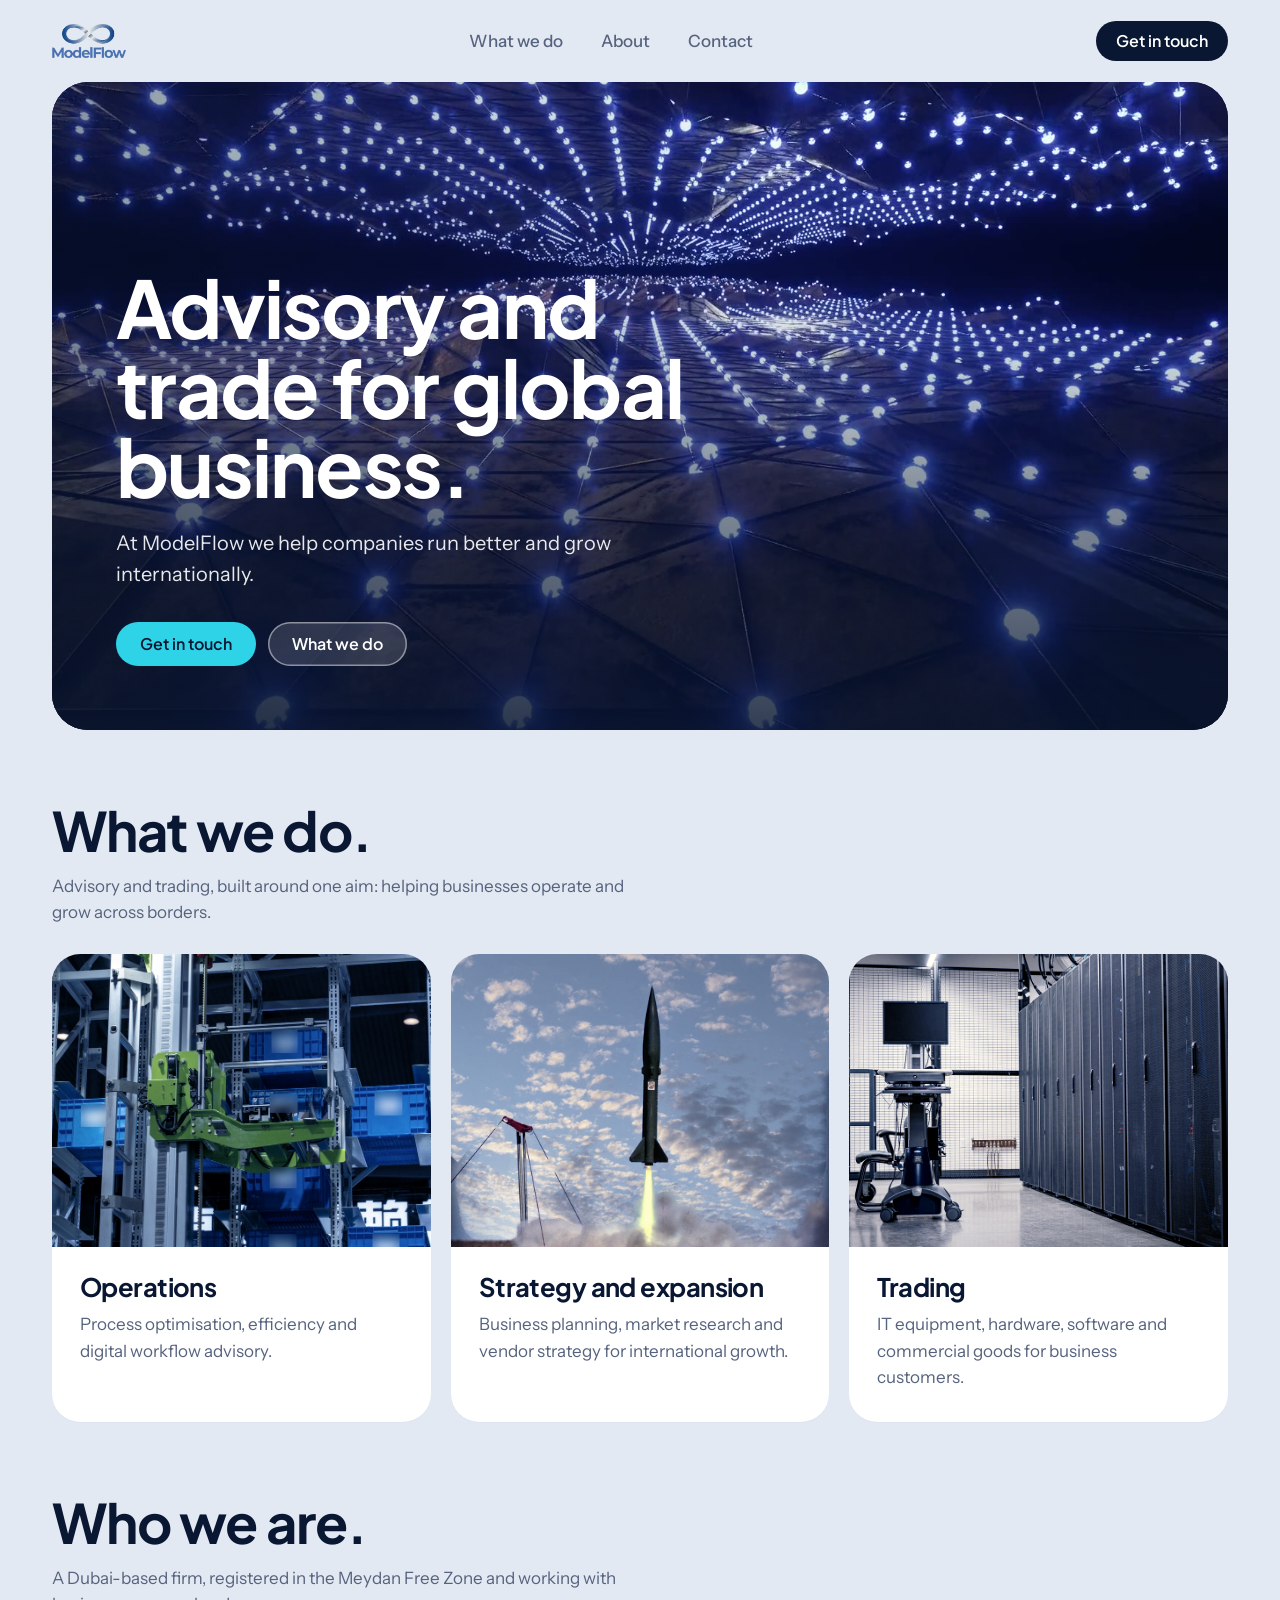
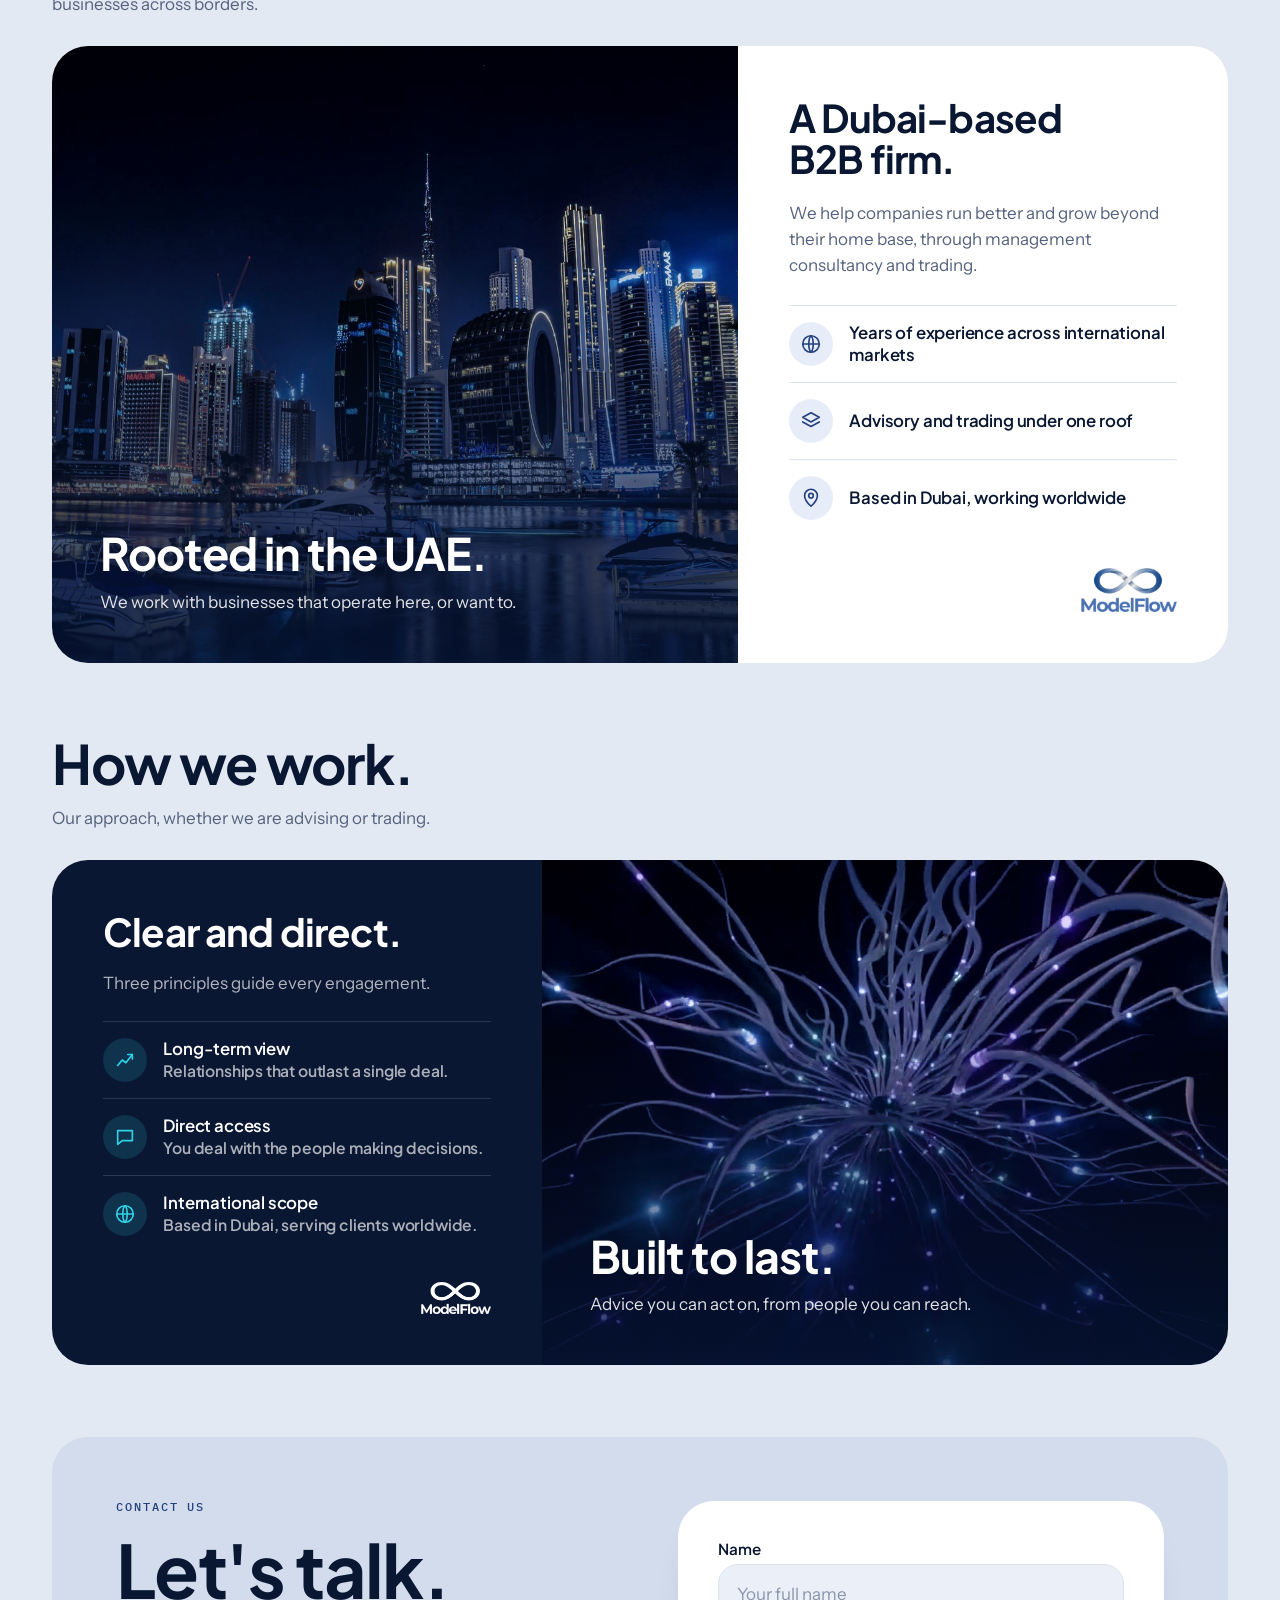
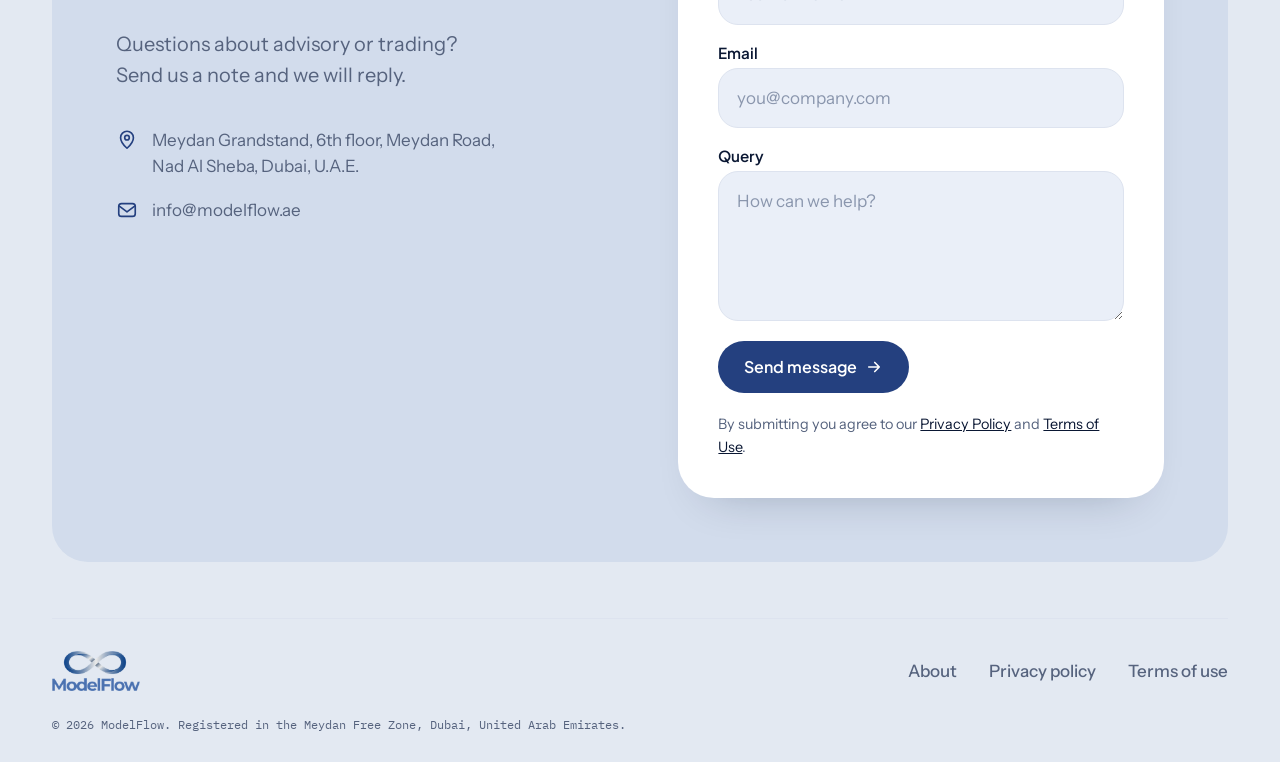
==== commit 7779ea93: "Change page background to Steel (#E3E9F2) Co-Authored-By: Claude Sonnet 5.5 <noreply@anthropic.com>" ====
--- a/index.html
+++ b/index.html
@@ -4,7 +4,7 @@
 <meta charset="utf-8">
 <meta name="viewport" content="width=device-width, initial-scale=1">
 <title>ModelFlow</title>
-<meta name="theme-color" content="#F4F6FA">
+<meta name="theme-color" content="#E3E9F2">
 <meta property="og:title" content="ModelFlow">
 <meta property="og:description" content="Dubai-based B2B advisory and general trading, registered in the Meydan Free Zone.">
 <meta property="og:image" content="assets/hero-poster.jpg">
--- a/styles.css
+++ b/styles.css
@@ -4,7 +4,7 @@
   --blue:#3E62B0;
   --blue-deep:#24407F;
   --mist:#E7EDF8;
-  --paper:#F4F6FA;
+  --paper:#E3E9F2;
   --card:#FFFFFF;
   --muted:#56637E;
   --line:#DDE3EF;
@@ -60,8 +60,8 @@
 .cta-row{display:flex;flex-wrap:wrap;gap:12px}
 
 /* sections */
-section{padding-top:clamp(64px,9vw,112px)}
-.head{display:grid;grid-template-columns:1fr;gap:14px;margin-bottom:36px}
+section{padding-top:clamp(44px,6vw,72px)}
+.head{display:grid;grid-template-columns:1fr;gap:14px;margin-bottom:28px}
 .head h2{font-size:clamp(2rem,4.4vw,3.4rem);line-height:1.04;font-weight:700}
 .head p{color:var(--muted);max-width:52ch}
 
@@ -108,7 +108,7 @@
 .how-logo{height:44px;width:auto;align-self:flex-end;margin-top:auto;padding-top:12px}
 
 /* contact */
-.contact{display:grid;grid-template-columns:1fr 1fr;gap:40px clamp(32px,6vw,96px);align-items:start;background:var(--mist);border-radius:var(--r-xl);padding:clamp(24px,5vw,64px)}
+.contact{display:grid;grid-template-columns:1fr 1fr;gap:40px clamp(32px,6vw,96px);align-items:start;background:#D2DCEC;border-radius:var(--r-xl);padding:clamp(24px,5vw,64px)}
 .eyebrow{font:500 .75rem/1 var(--mono);letter-spacing:.16em;text-transform:uppercase;color:var(--blue-deep);margin-bottom:20px}
 .contact h2{font-size:clamp(2.6rem,6vw,4.6rem);line-height:1;font-weight:700;margin-bottom:22px}
 .contact .lead{font-size:1.25rem;color:var(--muted);max-width:30ch;margin-bottom:36px}
@@ -134,7 +134,7 @@
 
 /* mobile menu */
 .nav{position:relative}
-.menu-btn{display:none;width:46px;height:46px;border-radius:50%;border:0;background:var(--mist);cursor:pointer;place-items:center;flex:none}
+.menu-btn{display:none;width:46px;height:46px;border-radius:50%;border:0;background:#fff;cursor:pointer;place-items:center;flex:none}
 .bars,.bars::before,.bars::after{display:block;width:20px;height:2px;background:var(--ink);border-radius:2px;transition:transform .2s,top .2s,background .2s}
 .bars{position:relative}
 .bars::before,.bars::after{content:"";position:absolute;left:0}
@@ -159,7 +159,7 @@
 .doc a{color:var(--blue-deep)}
 
 /* footer */
-footer{padding:clamp(48px,7vw,88px) 0 32px}
+footer{padding:clamp(36px,5vw,56px) 0 28px}
 .foot{border-top:1px solid var(--line);padding-top:32px;display:grid;gap:24px}
 .foot-top{display:flex;flex-wrap:wrap;align-items:center;justify-content:space-between;gap:16px 32px}
 .foot-top img{height:40px;width:auto}
